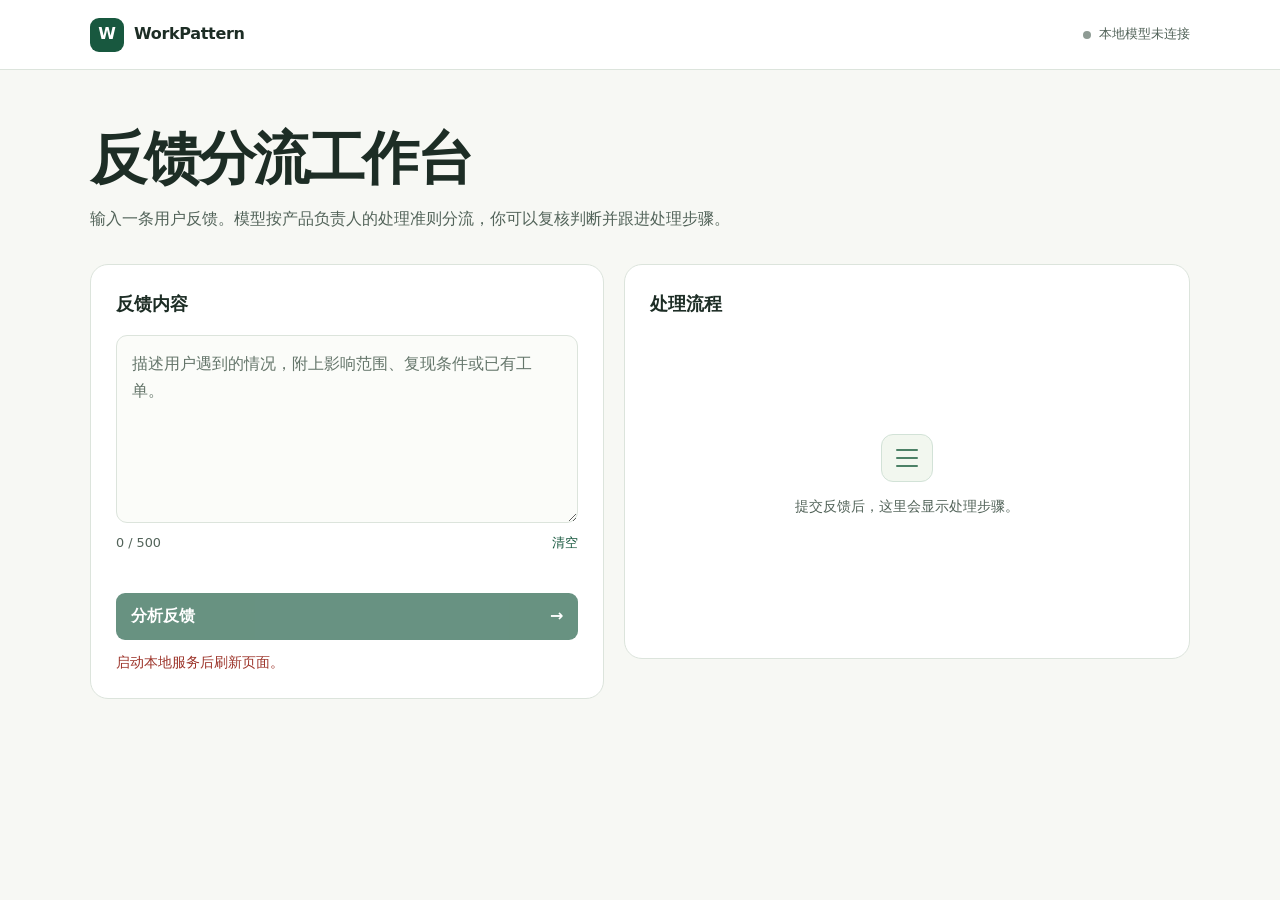
==== index.html @ 895c96ef "Build a local AI feedback triage workbench" ====
<!doctype html>
<html lang="zh-CN">
<head>
  <meta charset="utf-8">
  <meta name="viewport" content="width=device-width, initial-scale=1">
  <meta name="theme-color" content="#f7f8f4">
  <title>WorkPattern · 反馈分流工作台</title>
  <link rel="stylesheet" href="/style.css">
  <script src="/app.js" defer></script>
</head>
<body>
  <header class="bar">
    <div class="bar-content">
      <span class="brand"><span class="mark" aria-hidden="true">W</span> WorkPattern</span>
      <span class="connection" id="connection" role="status">正在连接本地模型</span>
    </div>
  </header>
  <main>
    <section class="intro" aria-labelledby="title">
      <h1 id="title">反馈分流工作台</h1>
      <p>输入一条用户反馈。模型按产品负责人的处理准则分流，你可以复核判断并跟进处理步骤。</p>
    </section>
    <div class="board">
      <section class="panel intake" aria-labelledby="intake-title">
        <h2 id="intake-title">反馈内容</h2>
        <form id="triage-form">
          <label class="sr-only" for="feedback">反馈内容</label>
          <textarea id="feedback" maxlength="500" placeholder="描述用户遇到的情况，附上影响范围、复现条件或已有工单。" required></textarea>
          <div class="input-meta"><span id="count">0 / 500</span><button type="button" class="text-button" id="clear">清空</button></div>
          <div id="samples" class="samples" aria-label="示例反馈"></div>
          <button type="submit" class="primary" id="run" disabled>分析反馈 <span aria-hidden="true">→</span></button>
          <p class="error" id="error" role="alert" hidden></p>
        </form>
      </section>
      <section class="panel result" aria-labelledby="result-title">
        <div class="panel-head">
          <h2 id="result-title">处理流程</h2>
          <span id="latency"></span>
        </div>
        <div id="empty" class="empty">
          <span class="list-icon" aria-hidden="true"><i></i><i></i><i></i></span>
          <p>提交反馈后，这里会显示处理步骤。</p>
        </div>
        <div id="workflow" hidden>
          <div class="decision">
            <h3 id="decision-title"></h3>
            <p id="criterion"></p>
          </div>
          <label class="override">复核分流 <select id="override"></select></label>
          <div id="steps"></div>
          <div class="result-actions"><span id="progress" aria-live="polite"></span><button id="download" class="secondary">导出记录</button></div>
        </div>
      </section>
    </div>
    <details id="evaluation" class="evaluation" hidden>
      <summary>模型评测</summary>
      <div id="metrics"></div>
    </details>
  </main>
</body>
</html>
---- style.css ----
:root {
  color-scheme: light;
  font: 16px/1.55 "Inter", "Microsoft YaHei", "PingFang SC", system-ui, sans-serif;
  background: #f7f8f4;
  color: #1d2d25;
  --muted: #526359;
  --green: #18583f;
  --border: #dce4dc;
}
* { box-sizing: border-box; }
[hidden] { display: none !important; }
body { margin: 0; }
button, textarea, select { font: inherit; }
button { cursor: pointer; }
button:disabled { cursor: wait; opacity: .65; }
button:focus-visible, textarea:focus-visible, select:focus-visible, summary:focus-visible, input:focus-visible {
  outline: 2px solid #428568;
  outline-offset: 3px;
}
.bar { border-bottom: 1px solid var(--border); background: #fff; }
.bar-content, main { width: min(1100px, calc(100% - 64px)); margin-inline: auto; }
.bar-content { display: flex; align-items: center; justify-content: space-between; min-height: 69px; gap: 18px; }
.brand { display: flex; gap: 10px; align-items: center; font-weight: 700; letter-spacing: -.02em; }
.mark { display: grid; place-items: center; width: 34px; height: 34px; border-radius: 9px; color: #fff; background: var(--green); }
.connection { display: flex; align-items: center; gap: 8px; font-size: .81rem; color: var(--muted); }
.connection::before { content: ""; width: 8px; height: 8px; background: #8e9b94; border-radius: 50%; flex: none; }
.connection.ready::before { background: #37855f; }
.intro { padding-block: 54px 32px; }
h1, h2, h3, p { margin: 0; }
h1 { font-size: clamp(2.2rem, 5vw, 3.55rem); line-height: 1.22; letter-spacing: -.045em; }
.intro p { color: var(--muted); margin-top: 14px; max-width: 680px; }
.board { display: grid; grid-template-columns: 1fr 1.1fr; gap: 20px; align-items: start; }
.panel { min-width: 0; border: 1px solid var(--border); border-radius: 18px; background: #fff; padding: 25px; }
h2 { font-size: 1.14rem; }
.intake h2 { margin-bottom: 17px; }
textarea { display: block; width: 100%; min-height: 188px; resize: vertical; padding: 15px; background: #fbfcf9; color: inherit; border: 1px solid var(--border); border-radius: 11px; line-height: 1.65; }
textarea::placeholder { color: #64756a; }
.input-meta, .panel-head, .result-actions { display: flex; align-items: center; justify-content: space-between; gap: 12px; }
.input-meta, #latency, #progress { font-size: .8rem; color: var(--muted); }
.input-meta { margin-top: 7px; }
.text-button { background: transparent; border: 0; color: var(--green); padding: 3px 0; }
.samples { display: flex; flex-wrap: wrap; gap: 7px; margin: 17px 0 20px; }
.samples button, .secondary { padding: 6px 10px; border: 1px solid var(--border); background: #fff; color: #315242; border-radius: 7px; font-size: .8rem; }
.samples button:hover, .secondary:hover { background: #eff5ee; }
.primary { border: 0; border-radius: 9px; background: var(--green); color: white; width: 100%; padding: 11px 15px; text-align: left; display: flex; justify-content: space-between; font-weight: 600; }
.primary:hover { background: #124a34; }
.error { margin-top: 12px; color: #9c3329; font-size: .86rem; }
.empty { min-height: 315px; display: grid; place-content: center; justify-items: center; gap: 14px; color: var(--muted); font-size: .88rem; text-align: center; }
.list-icon { display: grid; gap: 6px; padding: 14px; border: 1px solid #d2e2d7; border-radius: 12px; background: #f2f7ef; }
.list-icon i { display: block; width: 22px; height: 2px; border-radius: 2px; background: #4c8166; }
.decision { margin-block: 17px 14px; padding: 15px; background: #edf5ed; border-radius: 10px; }
.decision h3 { font-size: 1.32rem; }
.decision p { margin-top: 4px; font-size: .85rem; color: #355845; }
.override { display: flex; align-items: center; gap: 9px; font-size: .82rem; color: var(--muted); margin-bottom: 9px; }
select { padding: 4px 7px; border: 1px solid var(--border); border-radius: 6px; color: #234435; background: white; }
.step { display: grid; grid-template-columns: 19px 1fr; gap: 10px; padding: 12px 0; border-bottom: 1px solid #e9eee9; cursor: pointer; }
.step input { margin: 4px 0 0; width: 17px; height: 17px; accent-color: var(--green); }
.step strong { display: block; font-size: .92rem; }
.step small { display: block; margin-top: 2px; color: var(--muted); font-size: .82rem; }
.result-actions { margin-top: 16px; }
.evaluation { margin-block: 18px 36px; color: var(--muted); font-size: .85rem; }
summary { width: fit-content; cursor: pointer; color: var(--green); }
.evaluation p { margin-top: 8px; }
.sr-only { position: absolute; width: 1px; height: 1px; overflow: hidden; clip-path: inset(50%); }
@media (max-width: 750px) {
  .bar-content, main { width: calc(100% - 32px); }
  .intro { padding-block: 34px 25px; }
  .board { grid-template-columns: 1fr; }
  .panel { padding: 19px; }
  .empty { min-height: 170px; }
}
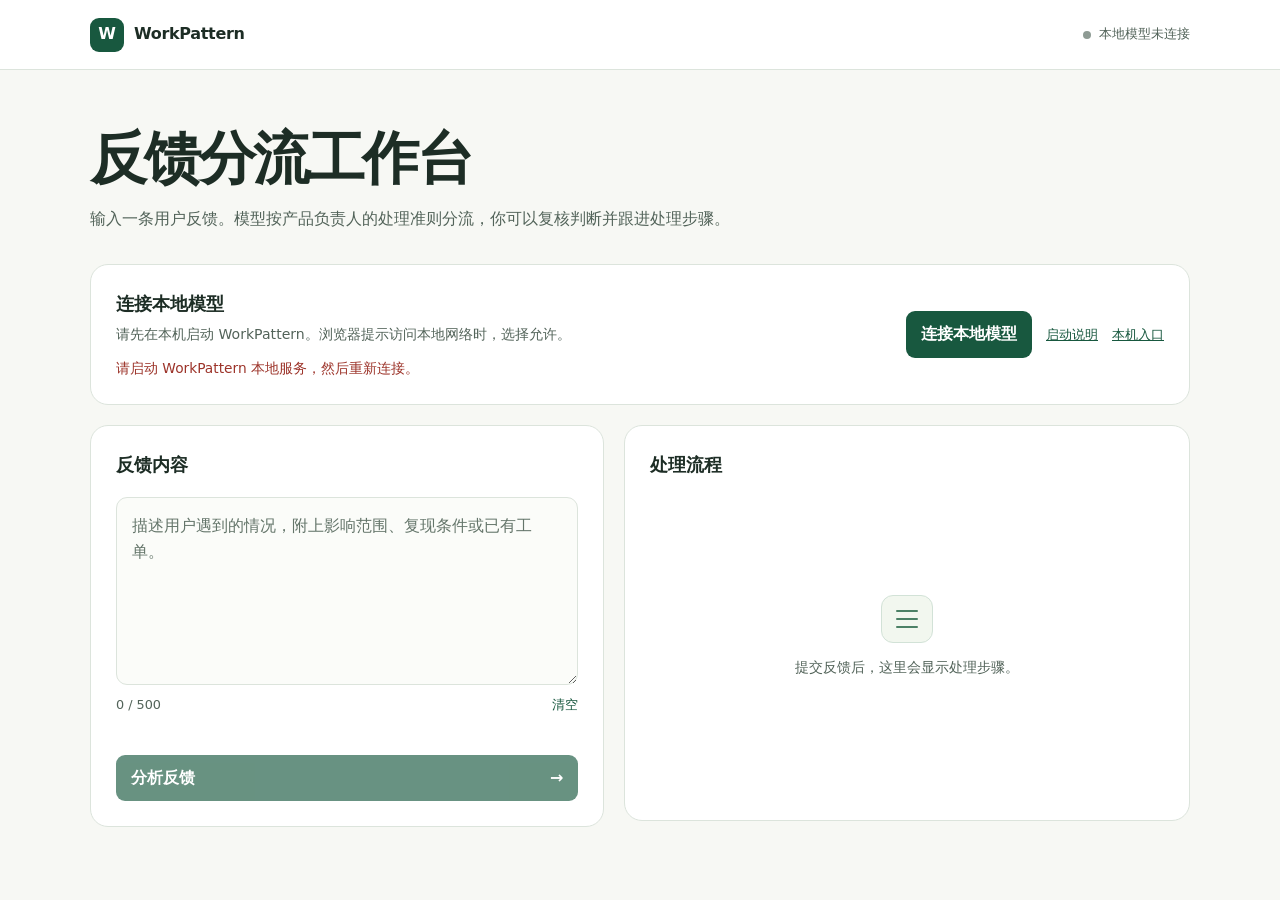
==== commit 16b7a665: "Connect the GitHub Pages workbench to local inference" ====
--- a/index.html
+++ b/index.html
@@ -4,21 +4,34 @@
   <meta charset="utf-8">
   <meta name="viewport" content="width=device-width, initial-scale=1">
   <meta name="theme-color" content="#f7f8f4">
+  <meta http-equiv="Content-Security-Policy" content="default-src 'self'; connect-src 'self' http://127.0.0.1:8765; base-uri 'none'; object-src 'none'; form-action 'none'">
   <title>WorkPattern · 反馈分流工作台</title>
-  <link rel="stylesheet" href="/style.css">
-  <script src="/app.js" defer></script>
+  <link rel="stylesheet" href="./style.css">
+  <script src="./app.js" defer></script>
 </head>
 <body>
   <header class="bar">
     <div class="bar-content">
       <span class="brand"><span class="mark" aria-hidden="true">W</span> WorkPattern</span>
-      <span class="connection" id="connection" role="status">正在连接本地模型</span>
+      <span class="connection" id="connection" role="status">本地模型未连接</span>
     </div>
   </header>
   <main>
     <section class="intro" aria-labelledby="title">
       <h1 id="title">反馈分流工作台</h1>
       <p>输入一条用户反馈。模型按产品负责人的处理准则分流，你可以复核判断并跟进处理步骤。</p>
+    </section>
+    <section id="connect-panel" class="panel connect-panel" aria-labelledby="connect-title" hidden>
+      <div>
+        <h2 id="connect-title">连接本地模型</h2>
+        <p id="connect-help">请先在本机启动 WorkPattern。浏览器提示访问本地网络时，选择允许。</p>
+        <p id="connect-error" class="error" role="alert" hidden></p>
+      </div>
+      <div class="connect-actions">
+        <button id="connect" class="primary" type="button">连接本地模型</button>
+        <a href="https://github.com/Aul-Ravens/workpattern#本机运行">启动说明</a>
+        <a href="http://127.0.0.1:8765/">本机入口</a>
+      </div>
     </section>
     <div class="board">
       <section class="panel intake" aria-labelledby="intake-title">
--- a/style.css
+++ b/style.css
@@ -31,6 +31,11 @@
 .intro p { color: var(--muted); margin-top: 14px; max-width: 680px; }
 .board { display: grid; grid-template-columns: 1fr 1.1fr; gap: 20px; align-items: start; }
 .panel { min-width: 0; border: 1px solid var(--border); border-radius: 18px; background: #fff; padding: 25px; }
+.connect-panel { display: flex; justify-content: space-between; gap: 20px; align-items: center; margin-bottom: 20px; }
+.connect-panel #connect-help { margin-top: 6px; color: var(--muted); font-size: .88rem; }
+.connect-actions { display: flex; flex: none; flex-wrap: wrap; align-items: center; gap: 10px 14px; }
+.connect-actions .primary { width: auto; }
+.connect-actions a { font-size: .82rem; color: var(--green); }
 h2 { font-size: 1.14rem; }
 .intake h2 { margin-bottom: 17px; }
 textarea { display: block; width: 100%; min-height: 188px; resize: vertical; padding: 15px; background: #fbfcf9; color: inherit; border: 1px solid var(--border); border-radius: 11px; line-height: 1.65; }
@@ -67,5 +72,6 @@
   .intro { padding-block: 34px 25px; }
   .board { grid-template-columns: 1fr; }
   .panel { padding: 19px; }
+  .connect-panel { align-items: flex-start; flex-direction: column; }
   .empty { min-height: 170px; }
 }
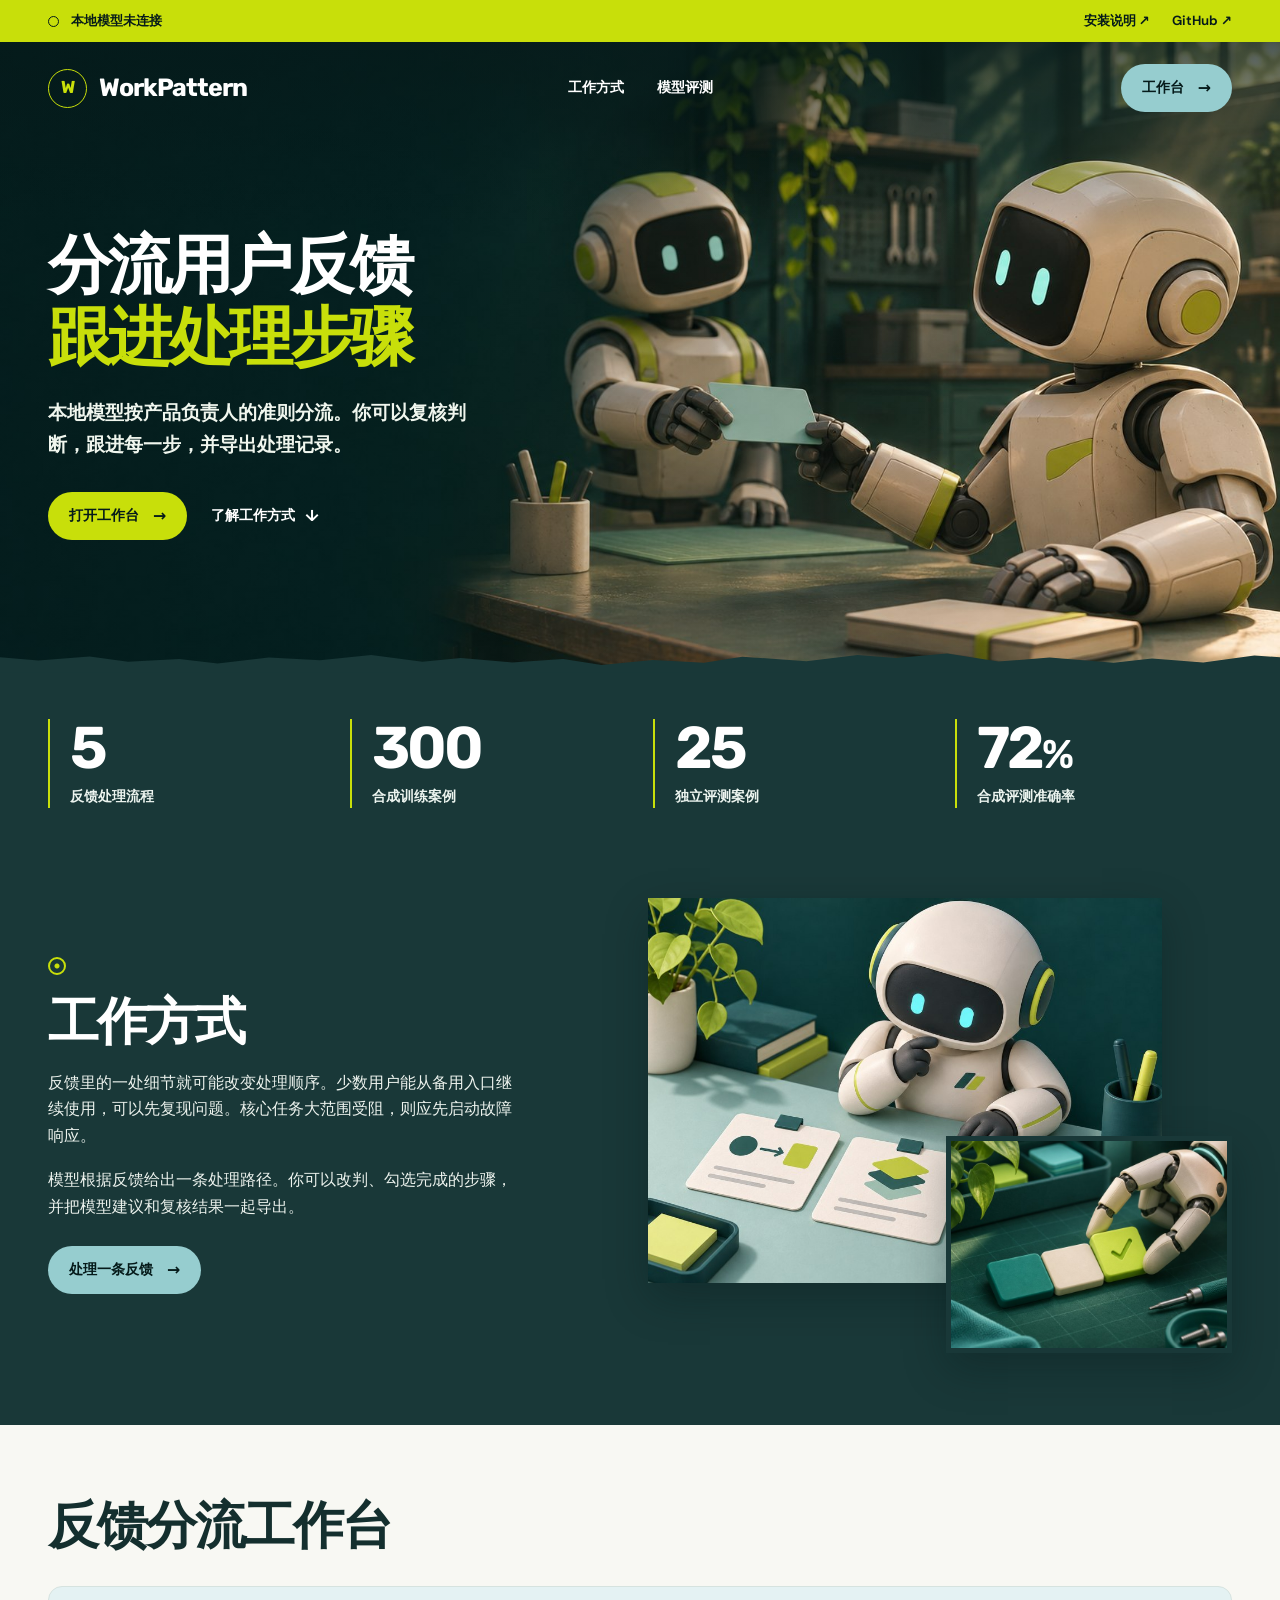
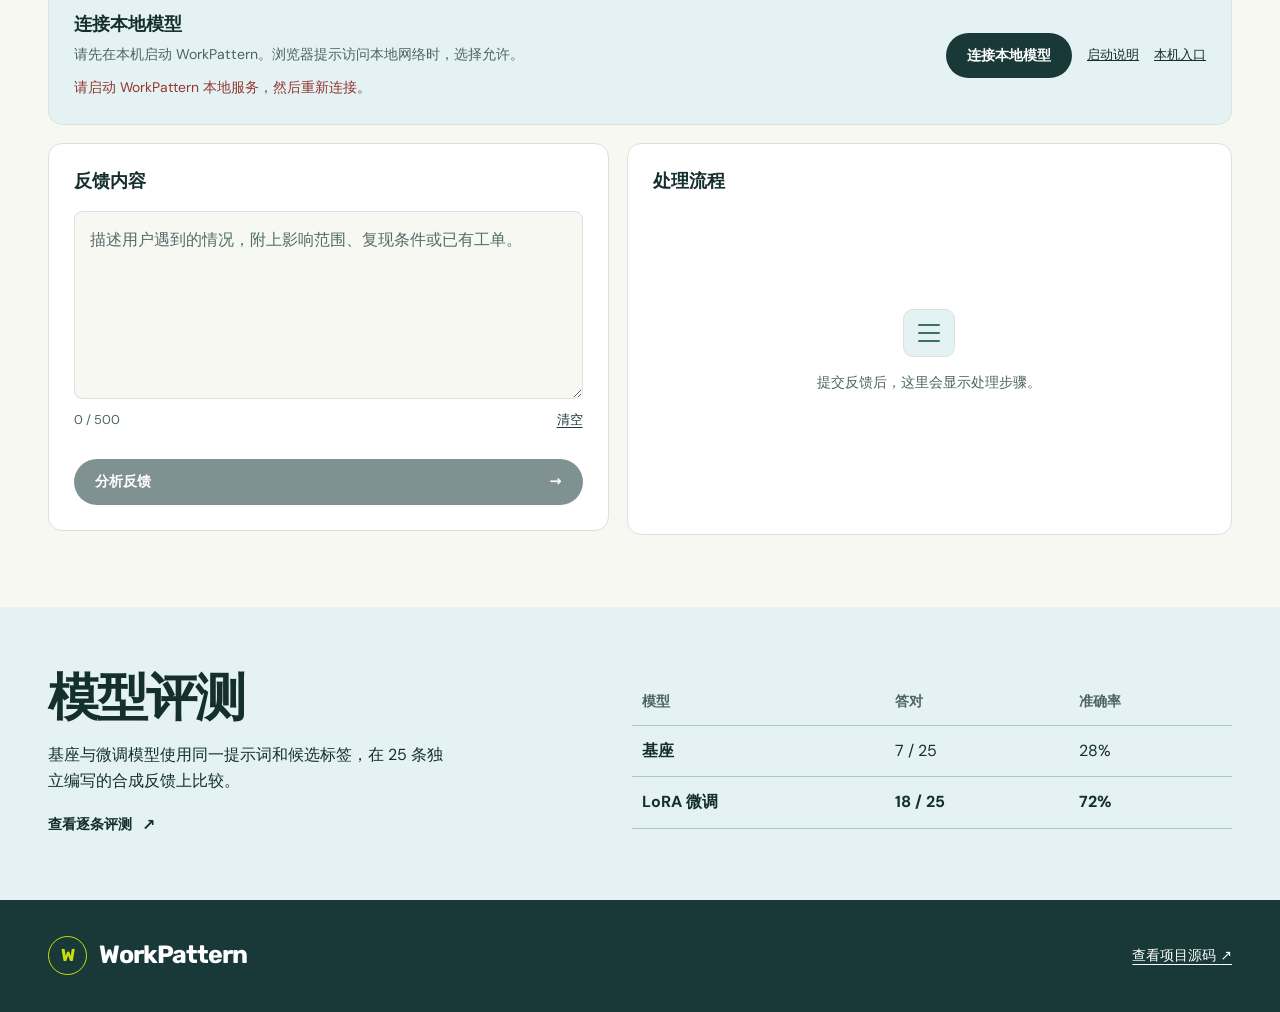
==== commit 3ed1a406: "Redesign WorkPattern with a robot workshop" ====
--- a/index.html
+++ b/index.html
@@ -3,72 +3,141 @@
 <head>
   <meta charset="utf-8">
   <meta name="viewport" content="width=device-width, initial-scale=1">
-  <meta name="theme-color" content="#f7f8f4">
+  <meta name="theme-color" content="#193838">
+  <meta name="description" content="WorkPattern 在本机运行反馈分流模型，帮助你复核判断、跟进处理步骤并导出记录。">
   <meta http-equiv="Content-Security-Policy" content="default-src 'self'; connect-src 'self' http://127.0.0.1:8765; base-uri 'none'; object-src 'none'; form-action 'none'">
   <title>WorkPattern · 反馈分流工作台</title>
   <link rel="stylesheet" href="./style.css">
   <script src="./app.js" defer></script>
 </head>
 <body>
-  <header class="bar">
-    <div class="bar-content">
-      <span class="brand"><span class="mark" aria-hidden="true">W</span> WorkPattern</span>
+  <a class="skip-link" href="#workbench">跳到工作台</a>
+  <div class="utility">
+    <div class="wrap utility-inner">
       <span class="connection" id="connection" role="status">本地模型未连接</span>
+      <div class="utility-links">
+        <a href="https://github.com/Aul-Ravens/workpattern#本机运行">安装说明 <span aria-hidden="true">↗</span></a>
+        <a href="https://github.com/Aul-Ravens/workpattern">GitHub <span aria-hidden="true">↗</span></a>
+      </div>
     </div>
-  </header>
-  <main>
-    <section class="intro" aria-labelledby="title">
-      <h1 id="title">反馈分流工作台</h1>
-      <p>输入一条用户反馈。模型按产品负责人的处理准则分流，你可以复核判断并跟进处理步骤。</p>
-    </section>
-    <section id="connect-panel" class="panel connect-panel" aria-labelledby="connect-title" hidden>
-      <div>
-        <h2 id="connect-title">连接本地模型</h2>
-        <p id="connect-help">请先在本机启动 WorkPattern。浏览器提示访问本地网络时，选择允许。</p>
-        <p id="connect-error" class="error" role="alert" hidden></p>
-      </div>
-      <div class="connect-actions">
-        <button id="connect" class="primary" type="button">连接本地模型</button>
-        <a href="https://github.com/Aul-Ravens/workpattern#本机运行">启动说明</a>
-        <a href="http://127.0.0.1:8765/">本机入口</a>
+  </div>
+  <div class="masthead" id="top">
+    <img class="hero-art" src="./images/robot-workshop.jpg" alt="" width="1672" height="941" fetchpriority="high">
+    <header class="wrap navigation">
+      <a class="brand" href="#top"><span class="mark" aria-hidden="true">W</span> WorkPattern</a>
+      <nav class="nav-links" aria-label="站内导航">
+        <a href="#how">工作方式</a>
+        <a href="#evaluation">模型评测</a>
+      </nav>
+      <a class="button button-aqua nav-action" href="#workbench">工作台 <span aria-hidden="true">→</span></a>
+    </header>
+    <section class="hero wrap" aria-labelledby="title">
+      <div class="hero-copy">
+        <h1 id="title">分流用户反馈 <span>跟进处理步骤</span></h1>
+        <p>本地模型按产品负责人的准则分流。你可以复核判断，跟进每一步，并导出处理记录。</p>
+        <div class="hero-actions">
+          <a class="button button-lime" href="#workbench">打开工作台 <span aria-hidden="true">→</span></a>
+          <a class="arrow-link" href="#how">了解工作方式 <span aria-hidden="true">↓</span></a>
+        </div>
       </div>
     </section>
-    <div class="board">
-      <section class="panel intake" aria-labelledby="intake-title">
-        <h2 id="intake-title">反馈内容</h2>
-        <form id="triage-form">
-          <label class="sr-only" for="feedback">反馈内容</label>
-          <textarea id="feedback" maxlength="500" placeholder="描述用户遇到的情况，附上影响范围、复现条件或已有工单。" required></textarea>
-          <div class="input-meta"><span id="count">0 / 500</span><button type="button" class="text-button" id="clear">清空</button></div>
-          <div id="samples" class="samples" aria-label="示例反馈"></div>
-          <button type="submit" class="primary" id="run" disabled>分析反馈 <span aria-hidden="true">→</span></button>
-          <p class="error" id="error" role="alert" hidden></p>
-        </form>
-      </section>
-      <section class="panel result" aria-labelledby="result-title">
-        <div class="panel-head">
-          <h2 id="result-title">处理流程</h2>
-          <span id="latency"></span>
+  </div>
+  <main>
+    <section class="overview" aria-label="产品概览">
+      <div class="wrap">
+        <dl class="stats">
+          <div><dt>反馈处理流程</dt><dd>5</dd></div>
+          <div><dt>合成训练案例</dt><dd>300</dd></div>
+          <div><dt>独立评测案例</dt><dd>25</dd></div>
+          <div><dt>合成评测准确率</dt><dd>72<span>%</span></dd></div>
+        </dl>
+        <section class="how" id="how" aria-labelledby="how-title">
+          <div class="how-copy">
+            <h2 id="how-title">工作方式</h2>
+            <p>反馈里的一处细节就可能改变处理顺序。少数用户能从备用入口继续使用，可以先复现问题。核心任务大范围受阻，则应先启动故障响应。</p>
+            <p>模型根据反馈给出一条处理路径。你可以改判、勾选完成的步骤，并把模型建议和复核结果一起导出。</p>
+            <a class="button button-aqua" href="#workbench">处理一条反馈 <span aria-hidden="true">→</span></a>
+          </div>
+          <div class="how-images" aria-hidden="true">
+            <img class="review-art" src="./images/robot-review.jpg" width="920" height="690" alt="" loading="lazy">
+            <img class="check-art" src="./images/robot-checklist.jpg" width="760" height="570" alt="" loading="lazy">
+          </div>
+        </section>
+      </div>
+    </section>
+    <section class="workbench wrap" id="workbench" aria-labelledby="workbench-title">
+      <h2 id="workbench-title">反馈分流工作台</h2>
+      <section id="connect-panel" class="panel connect-panel" aria-labelledby="connect-title" hidden>
+        <div>
+          <h3 id="connect-title">连接本地模型</h3>
+          <p id="connect-help">请先在本机启动 WorkPattern。浏览器提示访问本地网络时，选择允许。</p>
+          <p id="connect-error" class="error" role="alert" hidden></p>
         </div>
-        <div id="empty" class="empty">
-          <span class="list-icon" aria-hidden="true"><i></i><i></i><i></i></span>
-          <p>提交反馈后，这里会显示处理步骤。</p>
-        </div>
-        <div id="workflow" hidden>
-          <div class="decision">
-            <h3 id="decision-title"></h3>
-            <p id="criterion"></p>
-          </div>
-          <label class="override">复核分流 <select id="override"></select></label>
-          <div id="steps"></div>
-          <div class="result-actions"><span id="progress" aria-live="polite"></span><button id="download" class="secondary">导出记录</button></div>
+        <div class="connect-actions">
+          <button id="connect" class="primary" type="button">连接本地模型</button>
+          <a href="https://github.com/Aul-Ravens/workpattern#本机运行">启动说明</a>
+          <a href="http://127.0.0.1:8765/">本机入口</a>
         </div>
       </section>
+      <div class="board">
+        <section class="panel intake" aria-labelledby="intake-title">
+          <h3 id="intake-title">反馈内容</h3>
+          <form id="triage-form">
+            <label class="sr-only" for="feedback">反馈内容</label>
+            <textarea id="feedback" maxlength="500" placeholder="描述用户遇到的情况，附上影响范围、复现条件或已有工单。" required></textarea>
+            <div class="input-meta"><span id="count">0 / 500</span><button type="button" class="text-button" id="clear">清空</button></div>
+            <div id="samples" class="samples" aria-label="示例反馈"></div>
+            <button type="submit" class="primary" id="run" disabled>分析反馈 <span aria-hidden="true">→</span></button>
+            <p class="error" id="error" role="alert" hidden></p>
+          </form>
+        </section>
+        <section class="panel result" aria-labelledby="result-title">
+          <div class="panel-head">
+            <h3 id="result-title">处理流程</h3>
+            <span id="latency"></span>
+          </div>
+          <div id="empty" class="empty">
+            <span class="list-icon" aria-hidden="true"><i></i><i></i><i></i></span>
+            <p>提交反馈后，这里会显示处理步骤。</p>
+          </div>
+          <div id="workflow" hidden>
+            <div class="decision">
+              <h4 id="decision-title"></h4>
+              <p id="criterion"></p>
+            </div>
+            <label class="override">复核分流 <select id="override"></select></label>
+            <div id="steps"></div>
+            <div class="result-actions"><span id="progress" aria-live="polite"></span><button id="download" class="secondary">导出记录</button></div>
+          </div>
+        </section>
+      </div>
+      <details id="local-evaluation" class="evaluation" hidden>
+        <summary>当前连接模型的评测</summary>
+        <div id="metrics"></div>
+      </details>
+    </section>
+    <section class="benchmark" id="evaluation" aria-labelledby="evaluation-title">
+      <div class="wrap benchmark-inner">
+        <div>
+          <h2 id="evaluation-title">模型评测</h2>
+          <p>基座与微调模型使用同一提示词和候选标签，在 25 条独立编写的合成反馈上比较。</p>
+          <a class="arrow-link" href="https://github.com/Aul-Ravens/workpattern/blob/main/model/adapter/evaluation.json">查看逐条评测 <span aria-hidden="true">↗</span></a>
+        </div>
+        <table>
+          <thead><tr><th scope="col">模型</th><th scope="col">答对</th><th scope="col">准确率</th></tr></thead>
+          <tbody>
+            <tr><th scope="row">基座</th><td>7 / 25</td><td>28%</td></tr>
+            <tr><th scope="row">LoRA 微调</th><td>18 / 25</td><td>72%</td></tr>
+          </tbody>
+        </table>
+      </div>
+    </section>
+  </main>
+  <footer class="footer">
+    <div class="wrap footer-inner">
+      <a class="brand" href="#top"><span class="mark" aria-hidden="true">W</span> WorkPattern</a>
+      <a href="https://github.com/Aul-Ravens/workpattern">查看项目源码 <span aria-hidden="true">↗</span></a>
     </div>
-    <details id="evaluation" class="evaluation" hidden>
-      <summary>模型评测</summary>
-      <div id="metrics"></div>
-    </details>
-  </main>
+  </footer>
 </body>
 </html>
--- a/style.css
+++ b/style.css
@@ -1,77 +1,224 @@
+@font-face {
+  font-family: "DM Sans";
+  src: url("./fonts/dm-sans.woff2") format("woff2");
+  font-weight: 400 800;
+  font-display: swap;
+}
+@font-face {
+  font-family: Rubik;
+  src: url("./fonts/rubik.woff2") format("woff2");
+  font-weight: 400 800;
+  font-display: swap;
+}
 :root {
   color-scheme: light;
-  font: 16px/1.55 "Inter", "Microsoft YaHei", "PingFang SC", system-ui, sans-serif;
-  background: #f7f8f4;
-  color: #1d2d25;
-  --muted: #526359;
-  --green: #18583f;
-  --border: #dce4dc;
+  --deep: #193838;
+  --ink: #142f2e;
+  --night: #051a1a;
+  --lime: #c8df0a;
+  --aqua: #96cdcf;
+  --wash: #e4f2f3;
+  --paper: #f8f8f3;
+  --muted: #4c6463;
+  --border: #d6e3df;
+  --display: Rubik, "Microsoft YaHei", "PingFang SC", system-ui, sans-serif;
+  font: 16px/1.65 "DM Sans", "Microsoft YaHei", "PingFang SC", system-ui, sans-serif;
+  background: var(--paper);
+  color: var(--ink);
 }
 * { box-sizing: border-box; }
 [hidden] { display: none !important; }
-body { margin: 0; }
+html { scroll-behavior: smooth; }
+body, h1, h2, h3, h4, p, dl, dd { margin: 0; }
+body { min-width: 300px; }
+a { color: inherit; }
 button, textarea, select { font: inherit; }
 button { cursor: pointer; }
-button:disabled { cursor: wait; opacity: .65; }
-button:focus-visible, textarea:focus-visible, select:focus-visible, summary:focus-visible, input:focus-visible {
-  outline: 2px solid #428568;
-  outline-offset: 3px;
-}
-.bar { border-bottom: 1px solid var(--border); background: #fff; }
-.bar-content, main { width: min(1100px, calc(100% - 64px)); margin-inline: auto; }
-.bar-content { display: flex; align-items: center; justify-content: space-between; min-height: 69px; gap: 18px; }
-.brand { display: flex; gap: 10px; align-items: center; font-weight: 700; letter-spacing: -.02em; }
-.mark { display: grid; place-items: center; width: 34px; height: 34px; border-radius: 9px; color: #fff; background: var(--green); }
-.connection { display: flex; align-items: center; gap: 8px; font-size: .81rem; color: var(--muted); }
-.connection::before { content: ""; width: 8px; height: 8px; background: #8e9b94; border-radius: 50%; flex: none; }
-.connection.ready::before { background: #37855f; }
-.intro { padding-block: 54px 32px; }
-h1, h2, h3, p { margin: 0; }
-h1 { font-size: clamp(2.2rem, 5vw, 3.55rem); line-height: 1.22; letter-spacing: -.045em; }
-.intro p { color: var(--muted); margin-top: 14px; max-width: 680px; }
-.board { display: grid; grid-template-columns: 1fr 1.1fr; gap: 20px; align-items: start; }
-.panel { min-width: 0; border: 1px solid var(--border); border-radius: 18px; background: #fff; padding: 25px; }
-.connect-panel { display: flex; justify-content: space-between; gap: 20px; align-items: center; margin-bottom: 20px; }
-.connect-panel #connect-help { margin-top: 6px; color: var(--muted); font-size: .88rem; }
-.connect-actions { display: flex; flex: none; flex-wrap: wrap; align-items: center; gap: 10px 14px; }
+button:disabled { cursor: default; opacity: .55; }
+:focus-visible { outline: 3px solid #4a9e94; outline-offset: 4px; }
+section[id] { scroll-margin-top: 28px; }
+.wrap { width: min(1240px, calc(100% - 96px)); margin-inline: auto; }
+.sr-only, .skip-link:not(:focus) { position: absolute; width: 1px; height: 1px; overflow: hidden; clip-path: inset(50%); }
+.skip-link:focus { position: fixed; top: 10px; left: 12px; z-index: 20; padding: 10px 16px; background: var(--lime); }
+
+.utility { color: var(--night); background: var(--lime); font-size: .83rem; font-weight: 650; }
+.utility-inner, .utility-links, .connection { display: flex; align-items: center; gap: 12px; }
+.utility-inner { min-height: 42px; justify-content: space-between; }
+.utility-links { gap: 22px; }
+.utility-links a, .nav-links a, .brand, .button, .arrow-link { text-decoration: none; }
+.utility-links a:hover, .nav-links a:hover, .arrow-link:hover { text-decoration: underline; text-underline-offset: 4px; }
+.connection::before {
+  content: "";
+  width: 9px;
+  height: 9px;
+  flex: none;
+  border: 1.5px solid currentColor;
+  border-radius: 50%;
+}
+.connection.ready::before { background: var(--deep); box-shadow: 0 0 0 2px #19383830; }
+
+.masthead { position: relative; isolation: isolate; color: white; background: var(--night); }
+.hero-art { position: absolute; inset: 0; z-index: -2; width: 100%; height: 100%; object-fit: cover; object-position: center 49%; }
+.masthead::before {
+  content: "";
+  position: absolute;
+  z-index: -1;
+  inset: 0;
+  background: linear-gradient(180deg, #051a1ab8, transparent 29%), linear-gradient(90deg, #051a1a96, #051a1a20 55%, transparent 78%);
+}
+.masthead::after {
+  content: "";
+  position: absolute;
+  inset: auto 0 -1px;
+  height: 24px;
+  background: var(--deep);
+  clip-path: polygon(0 35%, 3% 49%, 7% 32%, 10% 54%, 14% 43%, 17% 62%, 21% 37%, 25% 48%, 29% 26%, 33% 54%, 36% 39%, 40% 57%, 44% 43%, 47% 68%, 51% 47%, 55% 58%, 58% 33%, 63% 52%, 67% 26%, 70% 39%, 74% 20%, 78% 53%, 82% 37%, 87% 58%, 90% 41%, 94% 57%, 98% 28%, 100% 36%, 100% 100%, 0 100%);
+}
+.navigation { display: grid; grid-template-columns: 1fr auto 1fr; align-items: center; gap: 28px; padding-block: 22px; }
+.brand { display: inline-flex; align-items: center; justify-self: start; gap: 12px; font: 700 1.56rem/1 var(--display); letter-spacing: -.045em; white-space: nowrap; }
+.mark { display: grid; place-items: center; width: 39px; aspect-ratio: 1; border: 1.5px solid var(--lime); border-radius: 50%; color: var(--lime); font-size: 1.08rem; letter-spacing: 0; }
+.nav-links { display: flex; align-items: center; gap: 33px; font-weight: 650; font-size: .9rem; }
+.nav-action { justify-self: end; }
+.hero { min-height: clamp(440px, 42vw, 600px); display: flex; align-items: center; padding-block: 52px 88px; }
+.hero-copy { max-width: 540px; }
+.hero h1 { font: 750 clamp(3.15rem, 5vw, 5rem)/1.12 var(--display); letter-spacing: -.055em; text-wrap: balance; }
+.hero h1 span { display: block; color: var(--lime); }
+.hero p { max-width: 420px; margin-top: 24px; color: #f0f6ee; font-size: clamp(1rem, 1.5vw, 1.18rem); font-weight: 600; text-wrap: pretty; }
+.hero-actions { display: flex; align-items: center; flex-wrap: wrap; gap: 18px 24px; margin-top: 32px; }
+.button, .primary, .secondary {
+  display: inline-flex;
+  align-items: center;
+  justify-content: center;
+  gap: 14px;
+  min-height: 44px;
+  border: 1px solid transparent;
+  border-radius: 100px;
+  padding: 10px 20px;
+  font-weight: 750;
+  font-size: .9rem;
+  text-align: center;
+}
+.button-lime { background: var(--lime); color: var(--night); }
+.button-lime:hover { background: #dcf133; }
+.button-aqua { background: var(--aqua); color: var(--night); }
+.button-aqua:hover { background: #b6e2e1; }
+.arrow-link { display: inline-flex; align-items: center; gap: 10px; font-size: .9rem; font-weight: 700; }
+.arrow-link span, .button span { font-size: 1.1em; }
+
+.overview { background: var(--deep); color: white; }
+.stats { display: grid; grid-template-columns: repeat(4, 1fr); padding-block: 47px 32px; gap: 25px; }
+.stats div { display: grid; align-content: start; gap: 8px; border-left: 2px solid var(--lime); padding-left: 20px; }
+.stats dd { grid-row: 1; font: 650 clamp(2.45rem, 4.6vw, 4.4rem)/1 var(--display); letter-spacing: -.05em; }
+.stats dd span { font-size: .68em; }
+.stats dt { color: #ecf4ef; font-size: .85rem; font-weight: 650; }
+.how { display: grid; grid-template-columns: minmax(0, 1fr) minmax(0, 1.1fr); align-items: center; gap: 70px; padding-block: 58px 72px; }
+.how-copy h2, .workbench > h2, .benchmark h2 {
+  font: 750 clamp(2.1rem, 4vw, 3.45rem)/1.15 var(--display);
+  letter-spacing: -.04em;
+}
+.how-copy h2::before {
+  content: "";
+  display: block;
+  width: 14px;
+  height: 14px;
+  margin-bottom: 18px;
+  border: 2px solid var(--lime);
+  border-radius: 50%;
+  background: radial-gradient(circle, var(--lime) 2px, transparent 3px);
+}
+.how-copy p { margin-top: 18px; max-width: 470px; color: #edf3ee; }
+.how-copy .button { margin-top: 26px; }
+.how-images { position: relative; padding: 0 12% 12% 0; }
+.how-images img { display: block; height: auto; object-fit: cover; box-shadow: 0 16px 40px #06191955; }
+.review-art { width: 100%; }
+.check-art { position: absolute; bottom: 0; right: 0; width: 49%; border: 5px solid var(--deep); }
+
+.workbench { padding-block: 72px; }
+.workbench > h2 { margin-bottom: 30px; }
+.board { display: grid; grid-template-columns: minmax(0, 1fr) minmax(0, 1.08fr); gap: 18px; align-items: start; }
+.panel { min-width: 0; padding: 25px; background: white; border: 1px solid var(--border); border-radius: 14px; }
+.panel h3 { font-size: 1.15rem; line-height: 1.35; }
+.connect-panel { display: flex; align-items: center; justify-content: space-between; gap: 20px; margin-bottom: 18px; background: var(--wash); }
+#connect-help { margin-top: 6px; color: var(--muted); font-size: .88rem; }
+.connect-actions { display: flex; align-items: center; flex: none; flex-wrap: wrap; gap: 10px 15px; }
+.connect-actions a { font-size: .84rem; }
 .connect-actions .primary { width: auto; }
-.connect-actions a { font-size: .82rem; color: var(--green); }
-h2 { font-size: 1.14rem; }
-.intake h2 { margin-bottom: 17px; }
-textarea { display: block; width: 100%; min-height: 188px; resize: vertical; padding: 15px; background: #fbfcf9; color: inherit; border: 1px solid var(--border); border-radius: 11px; line-height: 1.65; }
-textarea::placeholder { color: #64756a; }
+.intake h3 { margin-bottom: 17px; }
+textarea { display: block; width: 100%; min-height: 188px; resize: vertical; padding: 15px; background: var(--paper); color: inherit; border: 1px solid var(--border); border-radius: 8px; }
+textarea::placeholder { color: #536b67; }
 .input-meta, .panel-head, .result-actions { display: flex; align-items: center; justify-content: space-between; gap: 12px; }
 .input-meta, #latency, #progress { font-size: .8rem; color: var(--muted); }
 .input-meta { margin-top: 7px; }
-.text-button { background: transparent; border: 0; color: var(--green); padding: 3px 0; }
-.samples { display: flex; flex-wrap: wrap; gap: 7px; margin: 17px 0 20px; }
-.samples button, .secondary { padding: 6px 10px; border: 1px solid var(--border); background: #fff; color: #315242; border-radius: 7px; font-size: .8rem; }
-.samples button:hover, .secondary:hover { background: #eff5ee; }
-.primary { border: 0; border-radius: 9px; background: var(--green); color: white; width: 100%; padding: 11px 15px; text-align: left; display: flex; justify-content: space-between; font-weight: 600; }
-.primary:hover { background: #124a34; }
-.error { margin-top: 12px; color: #9c3329; font-size: .86rem; }
+.text-button { background: transparent; border: 0; color: var(--deep); padding: 3px 0; text-decoration: underline; text-underline-offset: 3px; }
+.samples { display: flex; flex-wrap: wrap; gap: 8px; margin: 14px 0 18px; }
+.samples:empty { margin-bottom: 12px; }
+.samples button, .secondary { background: white; color: var(--ink); border: 1px solid #a5c3bd; border-radius: 40px; padding: 6px 11px; min-height: 34px; font-size: .81rem; }
+.samples button:hover, .secondary:hover { background: var(--wash); }
+.primary { justify-content: space-between; width: 100%; color: white; background: var(--deep); }
+.primary:not(:disabled):hover { background: #2e5755; }
+.error { margin-top: 10px; color: #93372f; font-size: .87rem; }
 .empty { min-height: 315px; display: grid; place-content: center; justify-items: center; gap: 14px; color: var(--muted); font-size: .88rem; text-align: center; }
-.list-icon { display: grid; gap: 6px; padding: 14px; border: 1px solid #d2e2d7; border-radius: 12px; background: #f2f7ef; }
-.list-icon i { display: block; width: 22px; height: 2px; border-radius: 2px; background: #4c8166; }
-.decision { margin-block: 17px 14px; padding: 15px; background: #edf5ed; border-radius: 10px; }
-.decision h3 { font-size: 1.32rem; }
-.decision p { margin-top: 4px; font-size: .85rem; color: #355845; }
+.list-icon { display: grid; gap: 6px; padding: 14px; border: 1px solid var(--border); border-radius: 10px; background: var(--wash); }
+.list-icon i { display: block; width: 22px; height: 2px; border-radius: 2px; background: #39706a; }
+.decision { margin-block: 17px 14px; padding: 15px; background: var(--wash); border-radius: 8px; }
+.decision h4 { font-size: 1.3rem; }
+.decision p { margin-top: 4px; color: var(--muted); font-size: .85rem; }
 .override { display: flex; align-items: center; gap: 9px; font-size: .82rem; color: var(--muted); margin-bottom: 9px; }
-select { padding: 4px 7px; border: 1px solid var(--border); border-radius: 6px; color: #234435; background: white; }
-.step { display: grid; grid-template-columns: 19px 1fr; gap: 10px; padding: 12px 0; border-bottom: 1px solid #e9eee9; cursor: pointer; }
-.step input { margin: 4px 0 0; width: 17px; height: 17px; accent-color: var(--green); }
+select { padding: 5px 7px; border: 1px solid #a5c3bd; border-radius: 6px; color: var(--ink); background: white; }
+.step { display: grid; grid-template-columns: 19px 1fr; gap: 10px; padding: 12px 0; border-bottom: 1px solid var(--border); cursor: pointer; }
+.step input { margin: 4px 0 0; width: 17px; height: 17px; accent-color: var(--deep); }
 .step strong { display: block; font-size: .92rem; }
 .step small { display: block; margin-top: 2px; color: var(--muted); font-size: .82rem; }
 .result-actions { margin-top: 16px; }
-.evaluation { margin-block: 18px 36px; color: var(--muted); font-size: .85rem; }
-summary { width: fit-content; cursor: pointer; color: var(--green); }
+.evaluation { margin-top: 18px; color: var(--muted); font-size: .85rem; }
+summary { width: fit-content; cursor: pointer; color: var(--deep); }
 .evaluation p { margin-top: 8px; }
-.sr-only { position: absolute; width: 1px; height: 1px; overflow: hidden; clip-path: inset(50%); }
-@media (max-width: 750px) {
-  .bar-content, main { width: calc(100% - 32px); }
-  .intro { padding-block: 34px 25px; }
-  .board { grid-template-columns: 1fr; }
-  .panel { padding: 19px; }
+
+.benchmark { background: var(--wash); }
+.benchmark-inner { display: grid; grid-template-columns: minmax(0, 1fr) minmax(0, 1.12fr); gap: 48px; align-items: center; padding-block: 62px; }
+.benchmark p { margin-top: 14px; max-width: 400px; }
+.benchmark .arrow-link { margin-top: 17px; }
+.benchmark table { width: 100%; border-collapse: collapse; text-align: left; font-variant-numeric: tabular-nums; }
+.benchmark th, .benchmark td { padding: 12px 10px; border-bottom: 1px solid #abc6c5; }
+.benchmark thead { color: var(--muted); font-size: .86rem; }
+.benchmark tbody tr:last-child { font-weight: 750; }
+.footer { background: var(--deep); color: white; }
+.footer-inner { min-height: 112px; display: flex; align-items: center; justify-content: space-between; gap: 16px; }
+.footer-inner > a:last-child { font-size: .87rem; text-underline-offset: 4px; }
+
+@media (max-width: 960px) {
+  .wrap { width: calc(100% - 60px); }
+  .hero-copy { max-width: 420px; }
+  .how { gap: 35px; }
   .connect-panel { align-items: flex-start; flex-direction: column; }
-  .empty { min-height: 170px; }
-}
+}
+@media (max-width: 700px) {
+  .wrap { width: calc(100% - 36px); }
+  .utility-links { gap: 13px; }
+  .connection { gap: 6px; }
+  .navigation { grid-template-columns: 1fr auto; padding-block: 15px; }
+  .nav-links { display: none; }
+  .brand { font-size: 1.3rem; gap: 8px; }
+  .mark { width: 31px; }
+  .nav-action { padding: 7px 13px; min-height: 38px; }
+  .hero-art { height: 73%; object-position: 84% 38%; }
+  .masthead::before { background: linear-gradient(180deg, #051a1ae0 0%, transparent 24%, #051a1a30 36%, var(--night) 70%); }
+  .hero { align-items: end; min-height: clamp(500px, 110vw, 590px); padding-block: 205px 48px; }
+  .hero h1 { font-size: clamp(2.45rem, 9.5vw, 3.6rem); }
+  .hero p { margin-top: 15px; font-size: .96rem; }
+  .hero-actions { margin-top: 20px; gap: 15px; }
+  .stats { grid-template-columns: repeat(2, minmax(0, 1fr)); gap: 26px 15px; padding-block: 32px 20px; }
+  .stats div { padding-left: 12px; }
+  .how, .board, .benchmark-inner { grid-template-columns: 1fr; }
+  .how { padding-block: 36px 46px; gap: 28px; }
+  .how-images { padding-right: 9%; }
+  .workbench { padding-block: 46px; }
+  .workbench > h2 { margin-bottom: 22px; }
+  .panel { padding: 18px; }
+  .empty { min-height: 180px; }
+  .benchmark-inner { padding-block: 45px; gap: 22px; }
+  .footer-inner { min-height: 92px; }
+}
+@media (prefers-reduced-motion: reduce) {
+  html { scroll-behavior: auto; }
+}
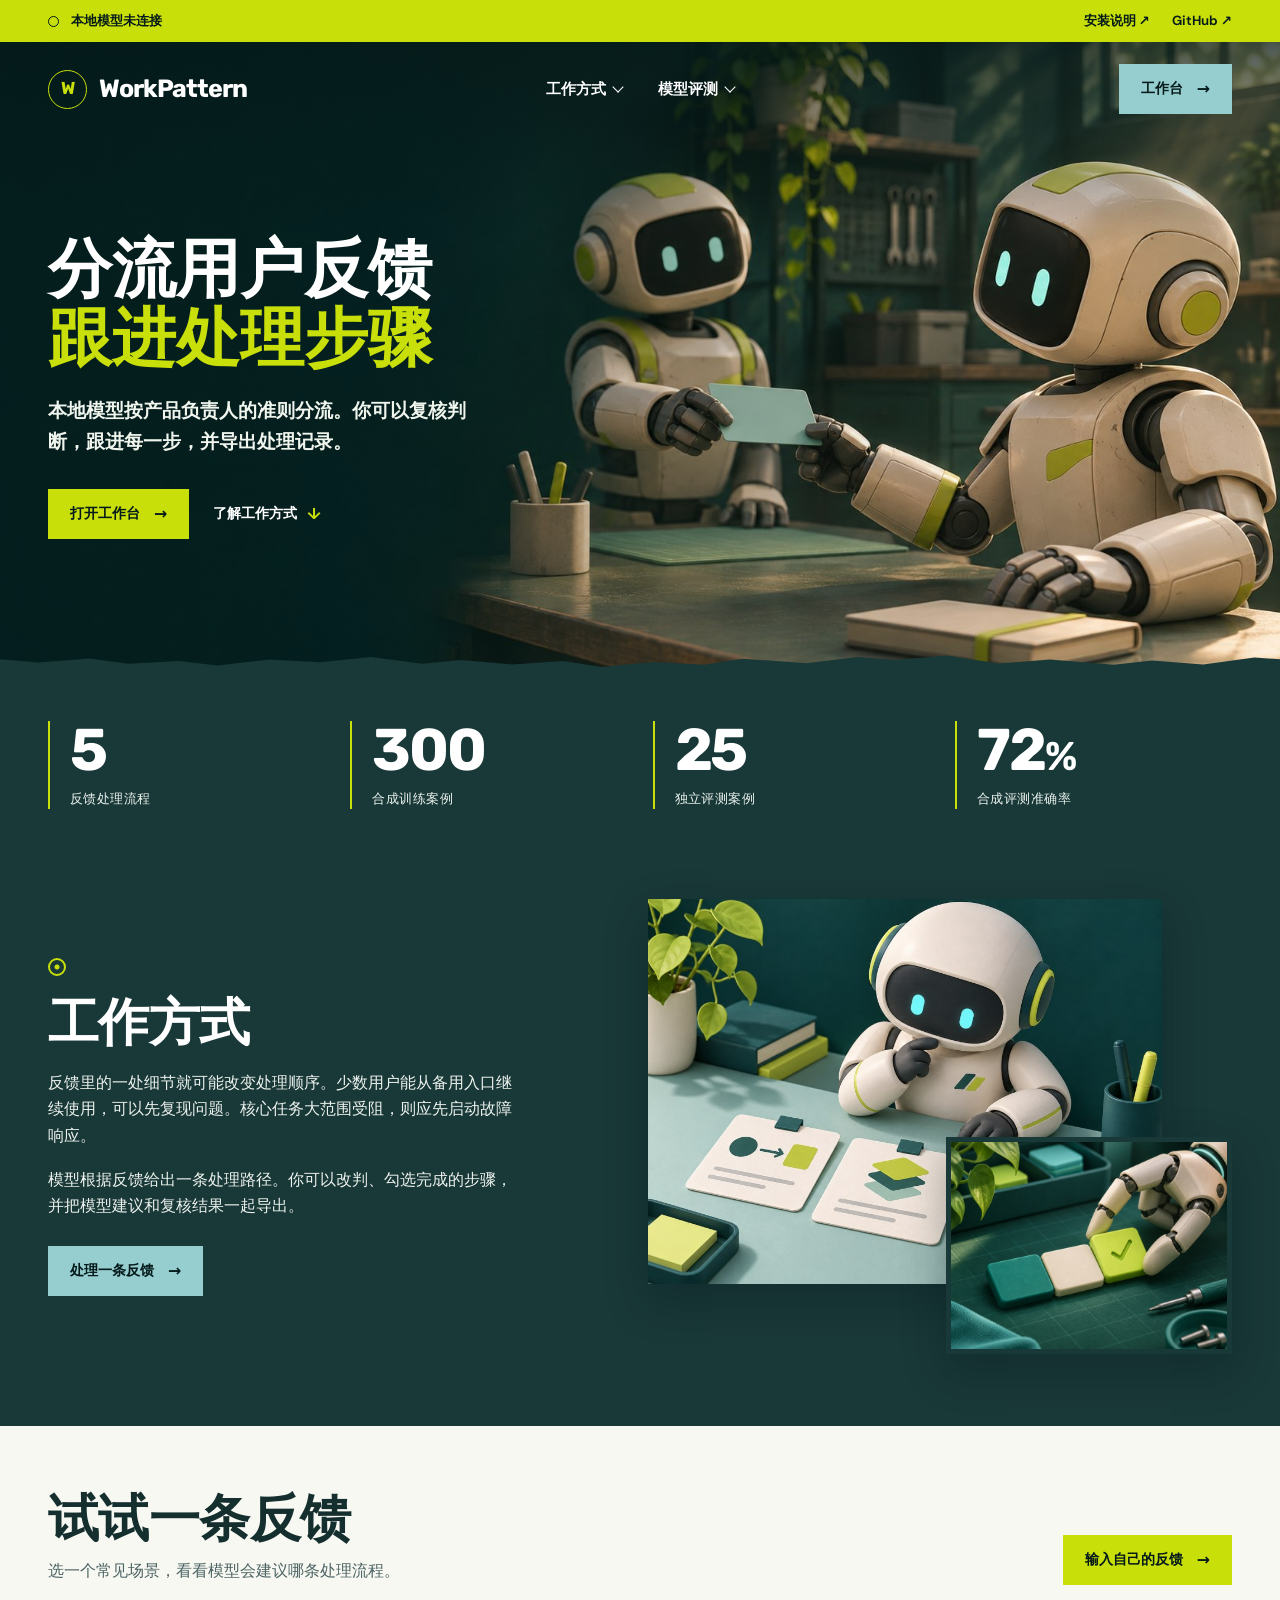
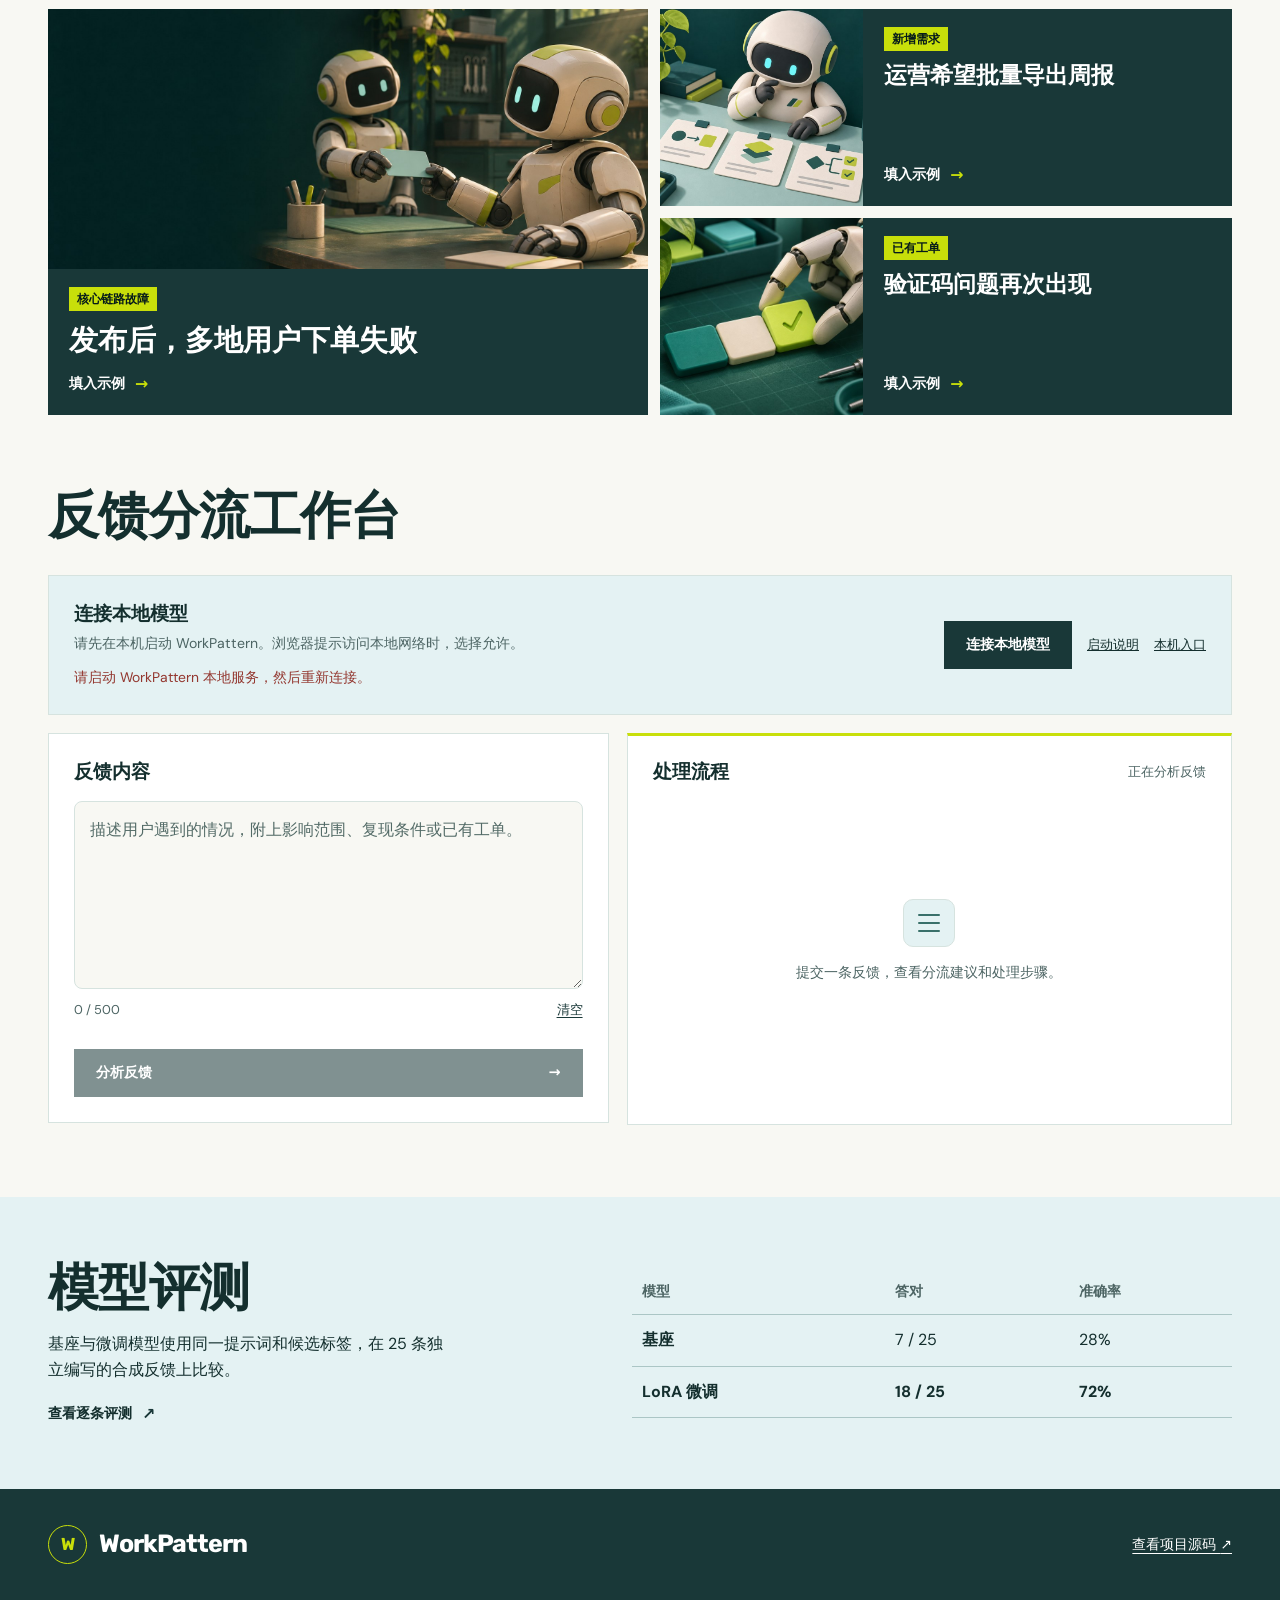
==== commit 2fc29782: "Refine navigation, typography and feedback examples" ====
--- a/index.html
+++ b/index.html
@@ -25,9 +25,25 @@
     <img class="hero-art" src="./images/robot-workshop.jpg" alt="" width="1672" height="941" fetchpriority="high">
     <header class="wrap navigation">
       <a class="brand" href="#top"><span class="mark" aria-hidden="true">W</span> WorkPattern</a>
-      <nav class="nav-links" aria-label="站内导航">
-        <a href="#how">工作方式</a>
-        <a href="#evaluation">模型评测</a>
+      <button class="menu-toggle" id="menu-toggle" type="button" aria-controls="site-menu" aria-expanded="false">
+        <span aria-hidden="true"></span><span class="sr-only">站内菜单</span>
+      </button>
+      <nav class="nav-links" id="site-menu" aria-label="站内导航">
+        <details class="nav-group" name="site-navigation">
+          <summary>工作方式</summary>
+          <div class="nav-options">
+            <a href="#how">分流流程</a>
+            <a href="#examples">反馈示例</a>
+          </div>
+        </details>
+        <details class="nav-group" name="site-navigation">
+          <summary>模型评测</summary>
+          <div class="nav-options">
+            <a href="#evaluation">评测结果</a>
+            <a href="https://github.com/Aul-Ravens/workpattern/blob/main/model/adapter/evaluation.json">逐条评测记录</a>
+          </div>
+        </details>
+        <a class="mobile-workbench" href="#workbench">打开工作台 <span aria-hidden="true">→</span></a>
       </nav>
       <a class="button button-aqua nav-action" href="#workbench">工作台 <span aria-hidden="true">→</span></a>
     </header>
@@ -65,6 +81,41 @@
         </section>
       </div>
     </section>
+    <section class="examples wrap" id="examples" aria-labelledby="examples-title">
+      <div class="section-heading">
+        <div>
+          <h2 id="examples-title">试试一条反馈</h2>
+          <p>选一个常见场景，看看模型会建议哪条处理流程。</p>
+        </div>
+        <a class="button button-lime" href="#workbench">输入自己的反馈 <span aria-hidden="true">→</span></a>
+      </div>
+      <div class="case-grid">
+        <a class="case-card case-featured" href="#workbench" data-sample="核心链路故障">
+          <img src="./images/robot-workshop.jpg" width="1672" height="941" alt="" loading="lazy">
+          <div class="case-copy">
+            <span class="case-tag">核心链路故障</span>
+            <h3>发布后，多地用户下单失败</h3>
+            <span class="arrow-link">填入示例 <span aria-hidden="true">→</span></span>
+          </div>
+        </a>
+        <a class="case-card" href="#workbench" data-sample="新增需求">
+          <img src="./images/robot-review.jpg" width="920" height="690" alt="" loading="lazy">
+          <div class="case-copy">
+            <span class="case-tag">新增需求</span>
+            <h3>运营希望批量导出周报</h3>
+            <span class="arrow-link">填入示例 <span aria-hidden="true">→</span></span>
+          </div>
+        </a>
+        <a class="case-card" href="#workbench" data-sample="已有工单">
+          <img src="./images/robot-checklist.jpg" width="760" height="570" alt="" loading="lazy">
+          <div class="case-copy">
+            <span class="case-tag">已有工单</span>
+            <h3>验证码问题再次出现</h3>
+            <span class="arrow-link">填入示例 <span aria-hidden="true">→</span></span>
+          </div>
+        </a>
+      </div>
+    </section>
     <section class="workbench wrap" id="workbench" aria-labelledby="workbench-title">
       <h2 id="workbench-title">反馈分流工作台</h2>
       <section id="connect-panel" class="panel connect-panel" aria-labelledby="connect-title" hidden>
@@ -94,16 +145,17 @@
         <section class="panel result" aria-labelledby="result-title">
           <div class="panel-head">
             <h3 id="result-title">处理流程</h3>
-            <span id="latency"></span>
+            <span id="latency" role="status"></span>
           </div>
           <div id="empty" class="empty">
             <span class="list-icon" aria-hidden="true"><i></i><i></i><i></i></span>
-            <p>提交反馈后，这里会显示处理步骤。</p>
+            <p>提交一条反馈，查看分流建议和处理步骤。</p>
           </div>
           <div id="workflow" hidden>
             <div class="decision">
               <h4 id="decision-title"></h4>
               <p id="criterion"></p>
+              <p class="original-decision" id="original-decision" hidden></p>
             </div>
             <label class="override">复核分流 <select id="override"></select></label>
             <div id="steps"></div>
--- a/style.css
+++ b/style.css
@@ -21,8 +21,10 @@
   --paper: #f8f8f3;
   --muted: #4c6463;
   --border: #d6e3df;
-  --display: Rubik, "Microsoft YaHei", "PingFang SC", system-ui, sans-serif;
-  font: 16px/1.65 "DM Sans", "Microsoft YaHei", "PingFang SC", system-ui, sans-serif;
+  --cjk: "PingFang SC", "Microsoft YaHei", "Noto Sans CJK SC", system-ui, sans-serif;
+  --display: Rubik, var(--cjk);
+  --body: "DM Sans", var(--cjk);
+  font: 400 16px/1.65 var(--body);
   background: var(--paper);
   color: var(--ink);
 }
@@ -74,16 +76,33 @@
   background: var(--deep);
   clip-path: polygon(0 35%, 3% 49%, 7% 32%, 10% 54%, 14% 43%, 17% 62%, 21% 37%, 25% 48%, 29% 26%, 33% 54%, 36% 39%, 40% 57%, 44% 43%, 47% 68%, 51% 47%, 55% 58%, 58% 33%, 63% 52%, 67% 26%, 70% 39%, 74% 20%, 78% 53%, 82% 37%, 87% 58%, 90% 41%, 94% 57%, 98% 28%, 100% 36%, 100% 100%, 0 100%);
 }
-.navigation { display: grid; grid-template-columns: 1fr auto 1fr; align-items: center; gap: 28px; padding-block: 22px; }
+.navigation { position: relative; z-index: 2; display: grid; grid-template-columns: 1fr auto 1fr; align-items: center; gap: 28px; padding-block: 22px; }
 .brand { display: inline-flex; align-items: center; justify-self: start; gap: 12px; font: 700 1.56rem/1 var(--display); letter-spacing: -.045em; white-space: nowrap; }
 .mark { display: grid; place-items: center; width: 39px; aspect-ratio: 1; border: 1.5px solid var(--lime); border-radius: 50%; color: var(--lime); font-size: 1.08rem; letter-spacing: 0; }
-.nav-links { display: flex; align-items: center; gap: 33px; font-weight: 650; font-size: .9rem; }
+.nav-links { display: flex; align-items: center; gap: 28px; font: 600 .92rem/1.4 var(--display); }
+.menu-toggle, .mobile-workbench { display: none; }
+.nav-group { position: relative; }
+.nav-group summary { display: flex; align-items: center; gap: 8px; padding: 11px 4px; color: white; list-style: none; }
+.nav-group summary::-webkit-details-marker { display: none; }
+.nav-group summary::after {
+  content: "";
+  width: 7px;
+  height: 7px;
+  border: solid currentColor;
+  border-width: 0 1.5px 1.5px 0;
+  transform: translateY(-2px) rotate(45deg);
+}
+.nav-group[open] summary, .nav-group summary:hover { color: var(--lime); }
+.nav-group[open] summary::after { transform: translateY(2px) rotate(225deg); }
+.nav-options { position: absolute; top: 100%; left: -10px; min-width: 165px; padding: 6px 0; color: var(--ink); background: white; border-top: 3px solid var(--lime); box-shadow: 0 10px 32px #051a1a50; }
+.nav-options a { display: block; padding: 10px 15px; white-space: nowrap; }
+.nav-options a:hover { background: var(--wash); text-decoration: none; }
 .nav-action { justify-self: end; }
 .hero { min-height: clamp(440px, 42vw, 600px); display: flex; align-items: center; padding-block: 52px 88px; }
 .hero-copy { max-width: 540px; }
-.hero h1 { font: 750 clamp(3.15rem, 5vw, 5rem)/1.12 var(--display); letter-spacing: -.055em; text-wrap: balance; }
+.hero h1 { font: 700 clamp(3.15rem, 5vw, 5rem)/1.08 var(--display); letter-spacing: 0; text-wrap: balance; }
 .hero h1 span { display: block; color: var(--lime); }
-.hero p { max-width: 420px; margin-top: 24px; color: #f0f6ee; font-size: clamp(1rem, 1.5vw, 1.18rem); font-weight: 600; text-wrap: pretty; }
+.hero p { max-width: 450px; margin-top: 22px; color: #f0f6ee; font-size: clamp(1rem, 1.5vw, 1.18rem); font-weight: 600; text-wrap: pretty; }
 .hero-actions { display: flex; align-items: center; flex-wrap: wrap; gap: 18px 24px; margin-top: 32px; }
 .button, .primary, .secondary {
   display: inline-flex;
@@ -91,30 +110,33 @@
   justify-content: center;
   gap: 14px;
   min-height: 44px;
-  border: 1px solid transparent;
-  border-radius: 100px;
+  border: 2px solid transparent;
   padding: 10px 20px;
-  font-weight: 750;
+  font-weight: 700;
   font-size: .9rem;
   text-align: center;
+  transition: background-color .15s ease, transform .15s ease;
 }
 .button-lime { background: var(--lime); color: var(--night); }
 .button-lime:hover { background: #dcf133; }
 .button-aqua { background: var(--aqua); color: var(--night); }
 .button-aqua:hover { background: #b6e2e1; }
+.button:hover { transform: scale(1.035); }
 .arrow-link { display: inline-flex; align-items: center; gap: 10px; font-size: .9rem; font-weight: 700; }
 .arrow-link span, .button span { font-size: 1.1em; }
+.arrow-link > span { color: var(--lime); transition: transform .15s ease; }
+.arrow-link:hover > span, .case-card:hover .arrow-link > span { transform: translateX(4px); }
 
 .overview { background: var(--deep); color: white; }
 .stats { display: grid; grid-template-columns: repeat(4, 1fr); padding-block: 47px 32px; gap: 25px; }
 .stats div { display: grid; align-content: start; gap: 8px; border-left: 2px solid var(--lime); padding-left: 20px; }
-.stats dd { grid-row: 1; font: 650 clamp(2.45rem, 4.6vw, 4.4rem)/1 var(--display); letter-spacing: -.05em; }
+.stats dd { grid-row: 1; font: 700 clamp(2.45rem, 4.6vw, 4.4rem)/1 var(--display); letter-spacing: -.035em; }
 .stats dd span { font-size: .68em; }
-.stats dt { color: #ecf4ef; font-size: .85rem; font-weight: 650; }
+.stats dt { color: #ecf4ef; font-size: .82rem; font-weight: 500; letter-spacing: .035em; }
 .how { display: grid; grid-template-columns: minmax(0, 1fr) minmax(0, 1.1fr); align-items: center; gap: 70px; padding-block: 58px 72px; }
-.how-copy h2, .workbench > h2, .benchmark h2 {
-  font: 750 clamp(2.1rem, 4vw, 3.45rem)/1.15 var(--display);
-  letter-spacing: -.04em;
+.how-copy h2, .section-heading h2, .workbench > h2, .benchmark h2 {
+  font: 700 clamp(2.1rem, 4vw, 3.45rem)/1.13 var(--display);
+  letter-spacing: -.012em;
 }
 .how-copy h2::before {
   content: "";
@@ -133,11 +155,29 @@
 .review-art { width: 100%; }
 .check-art { position: absolute; bottom: 0; right: 0; width: 49%; border: 5px solid var(--deep); }
 
+.examples { padding-block: 64px 0; }
+.section-heading { display: flex; justify-content: space-between; align-items: end; gap: 24px; margin-bottom: 24px; }
+.section-heading p { margin-top: 10px; color: var(--muted); }
+.section-heading > .button { flex: none; }
+.case-grid { display: grid; grid-template-columns: minmax(0, 1.05fr) minmax(0, 1fr); grid-template-rows: repeat(2, 1fr); gap: 12px; }
+.case-card { display: grid; grid-template-columns: minmax(0, .55fr) minmax(0, 1fr); min-width: 0; overflow: hidden; background: var(--deep); color: white; text-decoration: none; transition: background-color .15s ease; }
+.case-featured { grid-row: span 2; grid-template-columns: 1fr; grid-template-rows: minmax(160px, 1fr) auto; }
+.case-card:hover, .case-card:focus-visible { background: var(--night); }
+.case-card img { display: block; width: 100%; height: 100%; min-height: 0; object-fit: cover; }
+.case-featured img { max-height: 260px; object-position: 76% 52%; }
+.case-copy { display: flex; flex-direction: column; align-items: flex-start; gap: 10px; padding: 18px 21px; }
+.case-tag { padding: 2px 8px; color: var(--night); background: var(--lime); font-size: .76rem; font-weight: 700; }
+.case-card:hover .case-tag { background: var(--aqua); }
+.case-copy h3 { font: 700 clamp(1.04rem, 2vw, 1.42rem)/1.32 var(--display); text-wrap: balance; }
+.case-featured h3 { font-size: clamp(1.22rem, 2.4vw, 1.82rem); }
+.case-copy .arrow-link { margin-top: auto; padding-top: 2px; }
+
 .workbench { padding-block: 72px; }
 .workbench > h2 { margin-bottom: 30px; }
 .board { display: grid; grid-template-columns: minmax(0, 1fr) minmax(0, 1.08fr); gap: 18px; align-items: start; }
-.panel { min-width: 0; padding: 25px; background: white; border: 1px solid var(--border); border-radius: 14px; }
-.panel h3 { font-size: 1.15rem; line-height: 1.35; }
+.panel { min-width: 0; padding: 25px; background: white; border: 1px solid var(--border); }
+.panel h3 { font: 700 1.2rem/1.32 var(--display); }
+.result { border-top: 3px solid var(--lime); padding-top: 23px; }
 .connect-panel { display: flex; align-items: center; justify-content: space-between; gap: 20px; margin-bottom: 18px; background: var(--wash); }
 #connect-help { margin-top: 6px; color: var(--muted); font-size: .88rem; }
 .connect-actions { display: flex; align-items: center; flex: none; flex-wrap: wrap; gap: 10px 15px; }
@@ -152,7 +192,7 @@
 .text-button { background: transparent; border: 0; color: var(--deep); padding: 3px 0; text-decoration: underline; text-underline-offset: 3px; }
 .samples { display: flex; flex-wrap: wrap; gap: 8px; margin: 14px 0 18px; }
 .samples:empty { margin-bottom: 12px; }
-.samples button, .secondary { background: white; color: var(--ink); border: 1px solid #a5c3bd; border-radius: 40px; padding: 6px 11px; min-height: 34px; font-size: .81rem; }
+.samples button, .secondary { background: white; color: var(--ink); border: 1px solid #a5c3bd; padding: 6px 11px; min-height: 34px; font-size: .81rem; }
 .samples button:hover, .secondary:hover { background: var(--wash); }
 .primary { justify-content: space-between; width: 100%; color: white; background: var(--deep); }
 .primary:not(:disabled):hover { background: #2e5755; }
@@ -161,8 +201,9 @@
 .list-icon { display: grid; gap: 6px; padding: 14px; border: 1px solid var(--border); border-radius: 10px; background: var(--wash); }
 .list-icon i { display: block; width: 22px; height: 2px; border-radius: 2px; background: #39706a; }
 .decision { margin-block: 17px 14px; padding: 15px; background: var(--wash); border-radius: 8px; }
-.decision h4 { font-size: 1.3rem; }
+.decision h4 { font: 700 1.35rem/1.3 var(--display); }
 .decision p { margin-top: 4px; color: var(--muted); font-size: .85rem; }
+.decision .original-decision { margin-top: 9px; padding-top: 8px; border-top: 1px solid #bcd4d2; }
 .override { display: flex; align-items: center; gap: 9px; font-size: .82rem; color: var(--muted); margin-bottom: 9px; }
 select { padding: 5px 7px; border: 1px solid #a5c3bd; border-radius: 6px; color: var(--ink); background: white; }
 .step { display: grid; grid-template-columns: 19px 1fr; gap: 10px; padding: 12px 0; border-bottom: 1px solid var(--border); cursor: pointer; }
@@ -178,6 +219,7 @@
 .benchmark-inner { display: grid; grid-template-columns: minmax(0, 1fr) minmax(0, 1.12fr); gap: 48px; align-items: center; padding-block: 62px; }
 .benchmark p { margin-top: 14px; max-width: 400px; }
 .benchmark .arrow-link { margin-top: 17px; }
+.benchmark .arrow-link > span { color: var(--deep); }
 .benchmark table { width: 100%; border-collapse: collapse; text-align: left; font-variant-numeric: tabular-nums; }
 .benchmark th, .benchmark td { padding: 12px 10px; border-bottom: 1px solid #abc6c5; }
 .benchmark thead { color: var(--muted); font-size: .86rem; }
@@ -197,10 +239,20 @@
   .utility-links { gap: 13px; }
   .connection { gap: 6px; }
   .navigation { grid-template-columns: 1fr auto; padding-block: 15px; }
-  .nav-links { display: none; }
+  .nav-links { display: none; position: absolute; inset: 100% 0 auto; padding: 7px 15px; color: white; background: var(--deep); border-top: 3px solid var(--lime); box-shadow: 0 12px 30px #051a1a70; }
+  .navigation[data-menu-open] .nav-links { display: block; }
+  .nav-action { display: none; }
+  .menu-toggle { display: grid; place-items: center; justify-self: end; min-width: 44px; min-height: 42px; border: 1px solid var(--aqua); color: white; background: var(--night); }
+  .menu-toggle span:first-child { position: relative; width: 19px; height: 2px; background: currentColor; box-shadow: 0 -6px currentColor, 0 6px currentColor; }
+  .menu-toggle[aria-expanded="true"] span:first-child { transform: rotate(45deg); box-shadow: none; }
+  .menu-toggle[aria-expanded="true"] span:first-child::after { content: ""; position: absolute; inset: 0; background: currentColor; transform: rotate(90deg); }
+  .nav-group + .nav-group, .mobile-workbench { border-top: 1px solid #ffffff28; }
+  .nav-group summary { width: 100%; justify-content: space-between; }
+  .nav-options { position: static; color: white; background: transparent; box-shadow: none; border-top: 0; }
+  .nav-options a:hover { color: var(--lime); background: transparent; }
+  .mobile-workbench { display: flex; align-items: center; justify-content: space-between; padding: 11px 4px; color: var(--lime); }
   .brand { font-size: 1.3rem; gap: 8px; }
   .mark { width: 31px; }
-  .nav-action { padding: 7px 13px; min-height: 38px; }
   .hero-art { height: 73%; object-position: 84% 38%; }
   .masthead::before { background: linear-gradient(180deg, #051a1ae0 0%, transparent 24%, #051a1a30 36%, var(--night) 70%); }
   .hero { align-items: end; min-height: clamp(500px, 110vw, 590px); padding-block: 205px 48px; }
@@ -212,6 +264,12 @@
   .how, .board, .benchmark-inner { grid-template-columns: 1fr; }
   .how { padding-block: 36px 46px; gap: 28px; }
   .how-images { padding-right: 9%; }
+  .examples { padding-top: 42px; }
+  .section-heading { align-items: start; flex-direction: column; gap: 14px; }
+  .case-grid { grid-template-columns: 1fr; grid-template-rows: auto; }
+  .case-featured { grid-row: auto; }
+  .case-featured img { max-height: 215px; }
+  .case-copy { padding: 15px; }
   .workbench { padding-block: 46px; }
   .workbench > h2 { margin-bottom: 22px; }
   .panel { padding: 18px; }
@@ -221,4 +279,6 @@
 }
 @media (prefers-reduced-motion: reduce) {
   html { scroll-behavior: auto; }
-}
+  .button, .primary, .secondary, .arrow-link > span, .case-card { transition: none; }
+  .button:hover, .arrow-link:hover > span, .case-card:hover .arrow-link > span { transform: none; }
+}
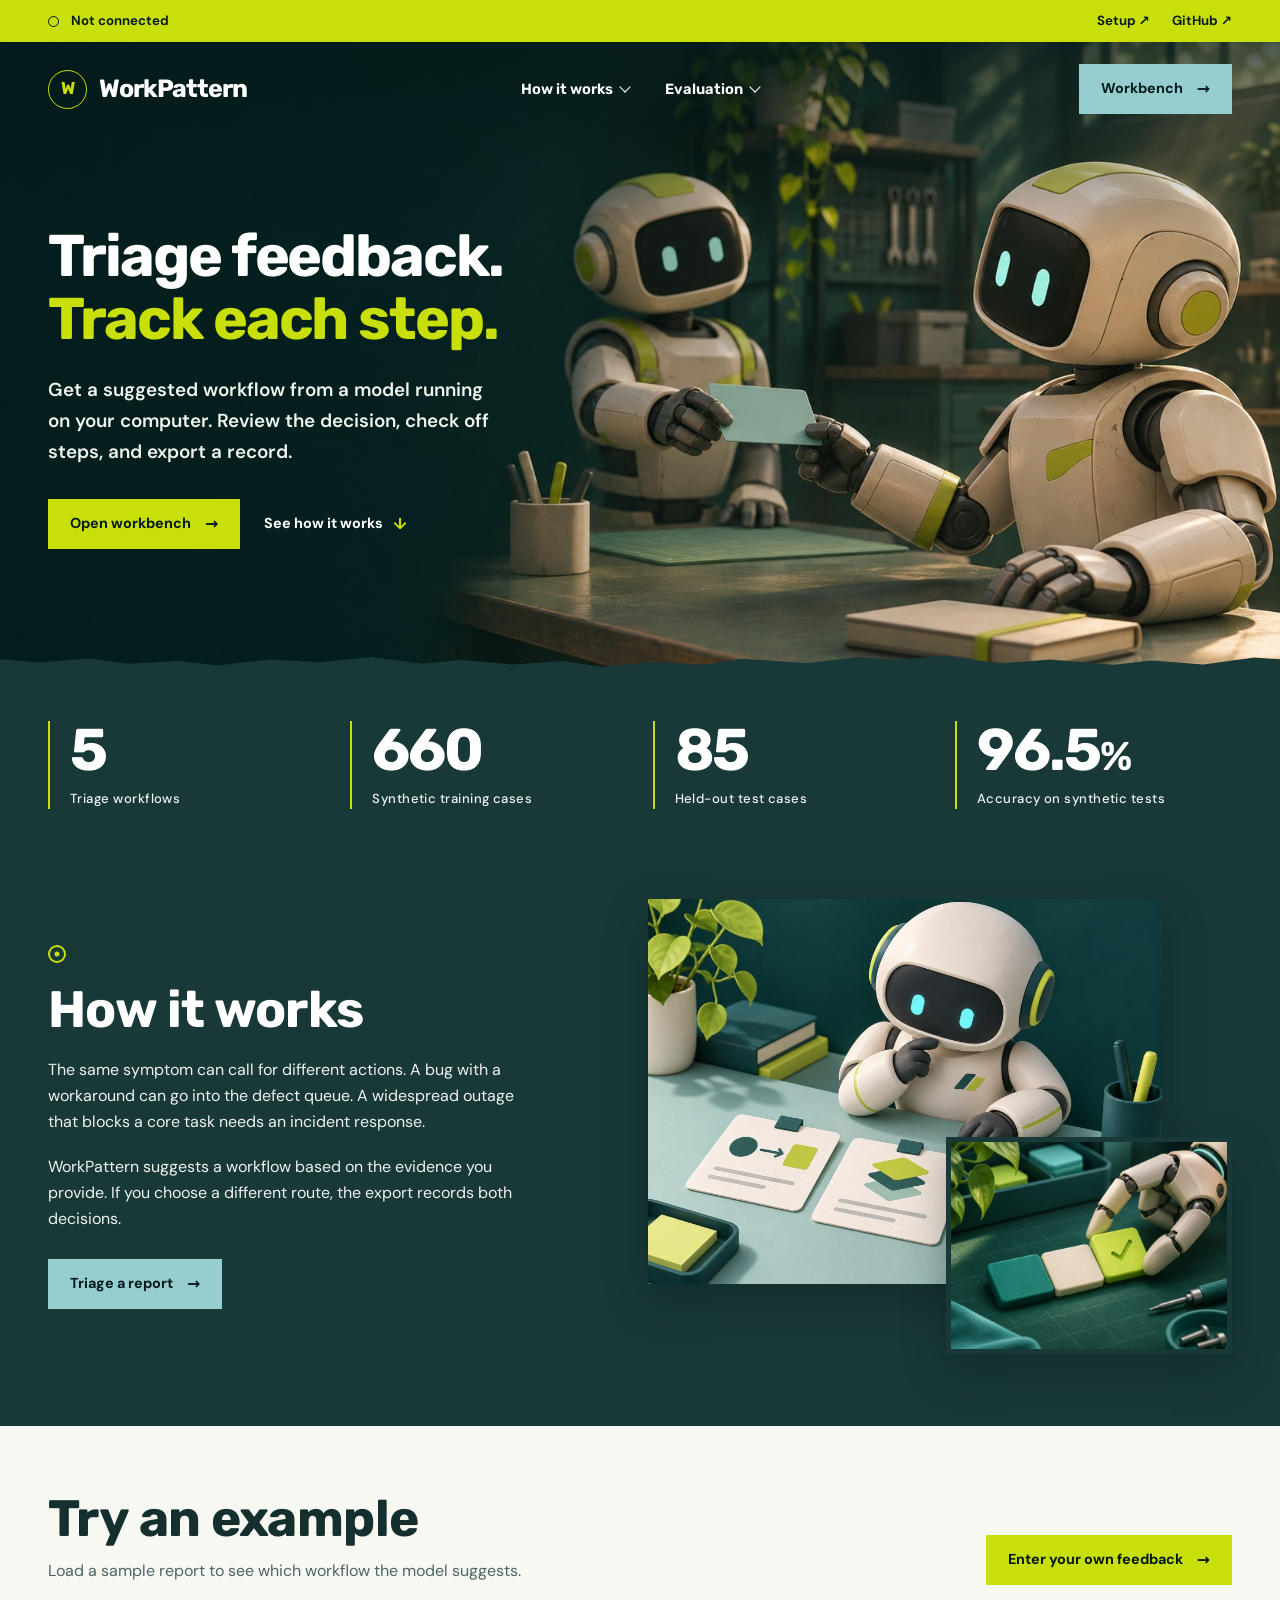
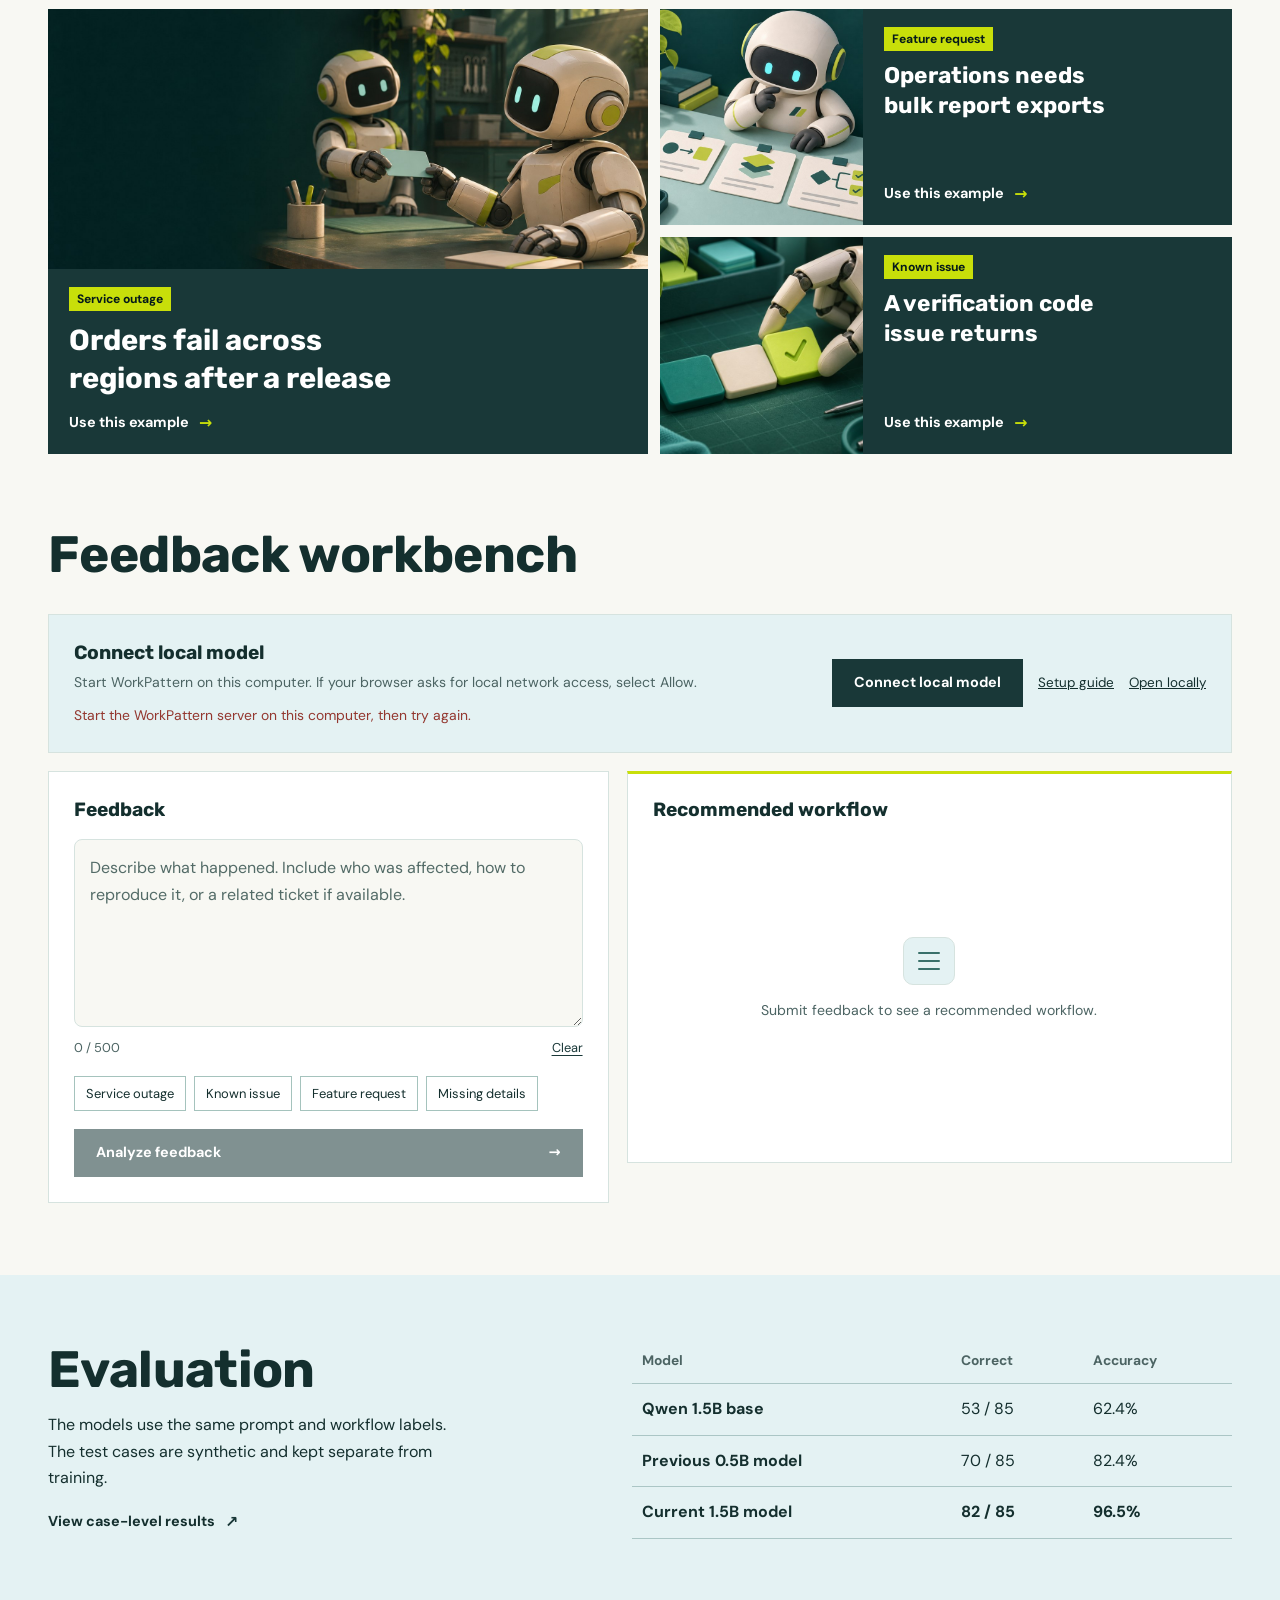
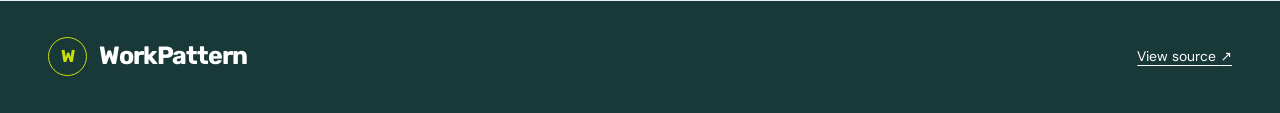
==== commit b6531930: "Publish an English workbench and upgrade the triage model" ====
--- a/index.html
+++ b/index.html
@@ -1,22 +1,22 @@
 <!doctype html>
-<html lang="zh-CN">
+<html lang="en">
 <head>
   <meta charset="utf-8">
   <meta name="viewport" content="width=device-width, initial-scale=1">
   <meta name="theme-color" content="#193838">
-  <meta name="description" content="WorkPattern 在本机运行反馈分流模型，帮助你复核判断、跟进处理步骤并导出记录。">
+  <meta name="description" content="Triage product feedback with a local model, review its recommendations, and export your follow-up.">
   <meta http-equiv="Content-Security-Policy" content="default-src 'self'; connect-src 'self' http://127.0.0.1:8765; base-uri 'none'; object-src 'none'; form-action 'none'">
-  <title>WorkPattern · 反馈分流工作台</title>
+  <title>WorkPattern · Feedback Triage</title>
   <link rel="stylesheet" href="./style.css">
   <script src="./app.js" defer></script>
 </head>
 <body>
-  <a class="skip-link" href="#workbench">跳到工作台</a>
+  <a class="skip-link" href="#workbench">Skip to workbench</a>
   <div class="utility">
     <div class="wrap utility-inner">
-      <span class="connection" id="connection" role="status">本地模型未连接</span>
+      <span class="connection" id="connection" role="status">Not connected</span>
       <div class="utility-links">
-        <a href="https://github.com/Aul-Ravens/workpattern#本机运行">安装说明 <span aria-hidden="true">↗</span></a>
+        <a href="https://github.com/Aul-Ravens/workpattern#local-setup">Setup <span aria-hidden="true">↗</span></a>
         <a href="https://github.com/Aul-Ravens/workpattern">GitHub <span aria-hidden="true">↗</span></a>
       </div>
     </div>
@@ -26,53 +26,53 @@
     <header class="wrap navigation">
       <a class="brand" href="#top"><span class="mark" aria-hidden="true">W</span> WorkPattern</a>
       <button class="menu-toggle" id="menu-toggle" type="button" aria-controls="site-menu" aria-expanded="false">
-        <span aria-hidden="true"></span><span class="sr-only">站内菜单</span>
+        <span aria-hidden="true"></span><span class="sr-only">Menu</span>
       </button>
-      <nav class="nav-links" id="site-menu" aria-label="站内导航">
+      <nav class="nav-links" id="site-menu" aria-label="Main navigation">
         <details class="nav-group" name="site-navigation">
-          <summary>工作方式</summary>
+          <summary>How it works</summary>
           <div class="nav-options">
-            <a href="#how">分流流程</a>
-            <a href="#examples">反馈示例</a>
+            <a href="#how">Triage workflow</a>
+            <a href="#examples">Feedback examples</a>
           </div>
         </details>
         <details class="nav-group" name="site-navigation">
-          <summary>模型评测</summary>
+          <summary>Evaluation</summary>
           <div class="nav-options">
-            <a href="#evaluation">评测结果</a>
-            <a href="https://github.com/Aul-Ravens/workpattern/blob/main/model/adapter/evaluation.json">逐条评测记录</a>
+            <a href="#evaluation">Model results</a>
+            <a href="https://github.com/Aul-Ravens/workpattern/blob/main/model/adapter/evaluation.json">Case-level results</a>
           </div>
         </details>
-        <a class="mobile-workbench" href="#workbench">打开工作台 <span aria-hidden="true">→</span></a>
+        <a class="mobile-workbench" href="#workbench">Open workbench <span aria-hidden="true">→</span></a>
       </nav>
-      <a class="button button-aqua nav-action" href="#workbench">工作台 <span aria-hidden="true">→</span></a>
+      <a class="button button-aqua nav-action" href="#workbench">Workbench <span aria-hidden="true">→</span></a>
     </header>
     <section class="hero wrap" aria-labelledby="title">
       <div class="hero-copy">
-        <h1 id="title">分流用户反馈 <span>跟进处理步骤</span></h1>
-        <p>本地模型按产品负责人的准则分流。你可以复核判断，跟进每一步，并导出处理记录。</p>
+        <h1 id="title">Triage feedback. <span>Track each step.</span></h1>
+        <p>Get a suggested workflow from a model running on your computer. Review the decision, check off steps, and export a record.</p>
         <div class="hero-actions">
-          <a class="button button-lime" href="#workbench">打开工作台 <span aria-hidden="true">→</span></a>
-          <a class="arrow-link" href="#how">了解工作方式 <span aria-hidden="true">↓</span></a>
+          <a class="button button-lime" href="#workbench">Open workbench <span aria-hidden="true">→</span></a>
+          <a class="arrow-link" href="#how">See how it works <span aria-hidden="true">↓</span></a>
         </div>
       </div>
     </section>
   </div>
   <main>
-    <section class="overview" aria-label="产品概览">
+    <section class="overview" aria-label="Product overview">
       <div class="wrap">
         <dl class="stats">
-          <div><dt>反馈处理流程</dt><dd>5</dd></div>
-          <div><dt>合成训练案例</dt><dd>300</dd></div>
-          <div><dt>独立评测案例</dt><dd>25</dd></div>
-          <div><dt>合成评测准确率</dt><dd>72<span>%</span></dd></div>
+          <div><dt>Triage workflows</dt><dd>5</dd></div>
+          <div><dt>Synthetic training cases</dt><dd>660</dd></div>
+          <div><dt>Held-out test cases</dt><dd>85</dd></div>
+          <div><dt>Accuracy on synthetic tests</dt><dd>96.5<span>%</span></dd></div>
         </dl>
         <section class="how" id="how" aria-labelledby="how-title">
           <div class="how-copy">
-            <h2 id="how-title">工作方式</h2>
-            <p>反馈里的一处细节就可能改变处理顺序。少数用户能从备用入口继续使用，可以先复现问题。核心任务大范围受阻，则应先启动故障响应。</p>
-            <p>模型根据反馈给出一条处理路径。你可以改判、勾选完成的步骤，并把模型建议和复核结果一起导出。</p>
-            <a class="button button-aqua" href="#workbench">处理一条反馈 <span aria-hidden="true">→</span></a>
+            <h2 id="how-title">How it works</h2>
+            <p>The same symptom can call for different actions. A bug with a workaround can go into the defect queue. A widespread outage that blocks a core task needs an incident response.</p>
+            <p>WorkPattern suggests a workflow based on the evidence you provide. If you choose a different route, the export records both decisions.</p>
+            <a class="button button-aqua" href="#workbench">Triage a report <span aria-hidden="true">→</span></a>
           </div>
           <div class="how-images" aria-hidden="true">
             <img class="review-art" src="./images/robot-review.jpg" width="920" height="690" alt="" loading="lazy">
@@ -84,72 +84,72 @@
     <section class="examples wrap" id="examples" aria-labelledby="examples-title">
       <div class="section-heading">
         <div>
-          <h2 id="examples-title">试试一条反馈</h2>
-          <p>选一个常见场景，看看模型会建议哪条处理流程。</p>
+          <h2 id="examples-title">Try an example</h2>
+          <p>Load a sample report to see which workflow the model suggests.</p>
         </div>
-        <a class="button button-lime" href="#workbench">输入自己的反馈 <span aria-hidden="true">→</span></a>
+        <a class="button button-lime" href="#workbench">Enter your own feedback <span aria-hidden="true">→</span></a>
       </div>
       <div class="case-grid">
-        <a class="case-card case-featured" href="#workbench" data-sample="核心链路故障">
+        <a class="case-card case-featured" href="#workbench" data-sample="incident">
           <img src="./images/robot-workshop.jpg" width="1672" height="941" alt="" loading="lazy">
           <div class="case-copy">
-            <span class="case-tag">核心链路故障</span>
-            <h3>发布后，多地用户下单失败</h3>
-            <span class="arrow-link">填入示例 <span aria-hidden="true">→</span></span>
+            <span class="case-tag">Service outage</span>
+            <h3>Orders fail across regions after a release</h3>
+            <span class="arrow-link">Use this example <span aria-hidden="true">→</span></span>
           </div>
         </a>
-        <a class="case-card" href="#workbench" data-sample="新增需求">
+        <a class="case-card" href="#workbench" data-sample="request">
           <img src="./images/robot-review.jpg" width="920" height="690" alt="" loading="lazy">
           <div class="case-copy">
-            <span class="case-tag">新增需求</span>
-            <h3>运营希望批量导出周报</h3>
-            <span class="arrow-link">填入示例 <span aria-hidden="true">→</span></span>
+            <span class="case-tag">Feature request</span>
+            <h3>Operations needs bulk report exports</h3>
+            <span class="arrow-link">Use this example <span aria-hidden="true">→</span></span>
           </div>
         </a>
-        <a class="case-card" href="#workbench" data-sample="已有工单">
+        <a class="case-card" href="#workbench" data-sample="existing">
           <img src="./images/robot-checklist.jpg" width="760" height="570" alt="" loading="lazy">
           <div class="case-copy">
-            <span class="case-tag">已有工单</span>
-            <h3>验证码问题再次出现</h3>
-            <span class="arrow-link">填入示例 <span aria-hidden="true">→</span></span>
+            <span class="case-tag">Known issue</span>
+            <h3>A verification code issue returns</h3>
+            <span class="arrow-link">Use this example <span aria-hidden="true">→</span></span>
           </div>
         </a>
       </div>
     </section>
     <section class="workbench wrap" id="workbench" aria-labelledby="workbench-title">
-      <h2 id="workbench-title">反馈分流工作台</h2>
+      <h2 id="workbench-title">Feedback workbench</h2>
       <section id="connect-panel" class="panel connect-panel" aria-labelledby="connect-title" hidden>
         <div>
-          <h3 id="connect-title">连接本地模型</h3>
-          <p id="connect-help">请先在本机启动 WorkPattern。浏览器提示访问本地网络时，选择允许。</p>
+          <h3 id="connect-title">Connect local model</h3>
+          <p id="connect-help">Start WorkPattern on this computer. If your browser asks for local network access, select Allow.</p>
           <p id="connect-error" class="error" role="alert" hidden></p>
         </div>
         <div class="connect-actions">
-          <button id="connect" class="primary" type="button">连接本地模型</button>
-          <a href="https://github.com/Aul-Ravens/workpattern#本机运行">启动说明</a>
-          <a href="http://127.0.0.1:8765/">本机入口</a>
+          <button id="connect" class="primary" type="button">Connect local model</button>
+          <a href="https://github.com/Aul-Ravens/workpattern#local-setup">Setup guide</a>
+          <a href="http://127.0.0.1:8765/">Open locally</a>
         </div>
       </section>
       <div class="board">
         <section class="panel intake" aria-labelledby="intake-title">
-          <h3 id="intake-title">反馈内容</h3>
+          <h3 id="intake-title">Feedback</h3>
           <form id="triage-form">
-            <label class="sr-only" for="feedback">反馈内容</label>
-            <textarea id="feedback" maxlength="500" placeholder="描述用户遇到的情况，附上影响范围、复现条件或已有工单。" required></textarea>
-            <div class="input-meta"><span id="count">0 / 500</span><button type="button" class="text-button" id="clear">清空</button></div>
-            <div id="samples" class="samples" aria-label="示例反馈"></div>
-            <button type="submit" class="primary" id="run" disabled>分析反馈 <span aria-hidden="true">→</span></button>
+            <label class="sr-only" for="feedback">Feedback</label>
+            <textarea id="feedback" maxlength="500" placeholder="Describe what happened. Include who was affected, how to reproduce it, or a related ticket if available." required></textarea>
+            <div class="input-meta"><span id="count">0 / 500</span><button type="button" class="text-button" id="clear">Clear</button></div>
+            <div id="samples" class="samples" aria-label="Sample feedback"></div>
+            <button type="submit" class="primary" id="run" disabled>Analyze feedback <span aria-hidden="true">→</span></button>
             <p class="error" id="error" role="alert" hidden></p>
           </form>
         </section>
         <section class="panel result" aria-labelledby="result-title">
           <div class="panel-head">
-            <h3 id="result-title">处理流程</h3>
+            <h3 id="result-title">Recommended workflow</h3>
             <span id="latency" role="status"></span>
           </div>
           <div id="empty" class="empty">
             <span class="list-icon" aria-hidden="true"><i></i><i></i><i></i></span>
-            <p>提交一条反馈，查看分流建议和处理步骤。</p>
+            <p>Submit feedback to see a recommended workflow.</p>
           </div>
           <div id="workflow" hidden>
             <div class="decision">
@@ -157,29 +157,30 @@
               <p id="criterion"></p>
               <p class="original-decision" id="original-decision" hidden></p>
             </div>
-            <label class="override">复核分流 <select id="override"></select></label>
+            <label class="override">Review workflow <select id="override"></select></label>
             <div id="steps"></div>
-            <div class="result-actions"><span id="progress" aria-live="polite"></span><button id="download" class="secondary">导出记录</button></div>
+            <div class="result-actions"><span id="progress" aria-live="polite"></span><button id="download" class="secondary">Export record</button></div>
           </div>
         </section>
       </div>
       <details id="local-evaluation" class="evaluation" hidden>
-        <summary>当前连接模型的评测</summary>
+        <summary>Connected model evaluation</summary>
         <div id="metrics"></div>
       </details>
     </section>
     <section class="benchmark" id="evaluation" aria-labelledby="evaluation-title">
       <div class="wrap benchmark-inner">
         <div>
-          <h2 id="evaluation-title">模型评测</h2>
-          <p>基座与微调模型使用同一提示词和候选标签，在 25 条独立编写的合成反馈上比较。</p>
-          <a class="arrow-link" href="https://github.com/Aul-Ravens/workpattern/blob/main/model/adapter/evaluation.json">查看逐条评测 <span aria-hidden="true">↗</span></a>
+          <h2 id="evaluation-title">Evaluation</h2>
+          <p>The models use the same prompt and workflow labels. The test cases are synthetic and kept separate from training.</p>
+          <a class="arrow-link" href="https://github.com/Aul-Ravens/workpattern/blob/main/model/adapter/evaluation.json">View case-level results <span aria-hidden="true">↗</span></a>
         </div>
         <table>
-          <thead><tr><th scope="col">模型</th><th scope="col">答对</th><th scope="col">准确率</th></tr></thead>
+          <thead><tr><th scope="col">Model</th><th scope="col">Correct</th><th scope="col">Accuracy</th></tr></thead>
           <tbody>
-            <tr><th scope="row">基座</th><td>7 / 25</td><td>28%</td></tr>
-            <tr><th scope="row">LoRA 微调</th><td>18 / 25</td><td>72%</td></tr>
+            <tr><th scope="row">Qwen 1.5B base</th><td>53 / 85</td><td>62.4%</td></tr>
+            <tr><th scope="row">Previous 0.5B model</th><td>70 / 85</td><td>82.4%</td></tr>
+            <tr><th scope="row">Current 1.5B model</th><td>82 / 85</td><td>96.5%</td></tr>
           </tbody>
         </table>
       </div>
@@ -188,7 +189,7 @@
   <footer class="footer">
     <div class="wrap footer-inner">
       <a class="brand" href="#top"><span class="mark" aria-hidden="true">W</span> WorkPattern</a>
-      <a href="https://github.com/Aul-Ravens/workpattern">查看项目源码 <span aria-hidden="true">↗</span></a>
+      <a href="https://github.com/Aul-Ravens/workpattern">View source <span aria-hidden="true">↗</span></a>
     </div>
   </footer>
 </body>
--- a/style.css
+++ b/style.css
@@ -99,8 +99,8 @@
 .nav-options a:hover { background: var(--wash); text-decoration: none; }
 .nav-action { justify-self: end; }
 .hero { min-height: clamp(440px, 42vw, 600px); display: flex; align-items: center; padding-block: 52px 88px; }
-.hero-copy { max-width: 540px; }
-.hero h1 { font: 700 clamp(3.15rem, 5vw, 5rem)/1.08 var(--display); letter-spacing: 0; text-wrap: balance; }
+.hero-copy { max-width: 550px; }
+.hero h1 { font: 700 clamp(2.75rem, 4.6vw, 4.5rem)/1.08 var(--display); letter-spacing: -.035em; text-wrap: balance; }
 .hero h1 span { display: block; color: var(--lime); }
 .hero p { max-width: 450px; margin-top: 22px; color: #f0f6ee; font-size: clamp(1rem, 1.5vw, 1.18rem); font-weight: 600; text-wrap: pretty; }
 .hero-actions { display: flex; align-items: center; flex-wrap: wrap; gap: 18px 24px; margin-top: 32px; }
@@ -204,7 +204,8 @@
 .decision h4 { font: 700 1.35rem/1.3 var(--display); }
 .decision p { margin-top: 4px; color: var(--muted); font-size: .85rem; }
 .decision .original-decision { margin-top: 9px; padding-top: 8px; border-top: 1px solid #bcd4d2; }
-.override { display: flex; align-items: center; gap: 9px; font-size: .82rem; color: var(--muted); margin-bottom: 9px; }
+.override { display: flex; flex-wrap: wrap; align-items: center; gap: 9px; font-size: .82rem; color: var(--muted); margin-bottom: 9px; }
+.override select { max-width: 100%; }
 select { padding: 5px 7px; border: 1px solid #a5c3bd; border-radius: 6px; color: var(--ink); background: white; }
 .step { display: grid; grid-template-columns: 19px 1fr; gap: 10px; padding: 12px 0; border-bottom: 1px solid var(--border); cursor: pointer; }
 .step input { margin: 4px 0 0; width: 17px; height: 17px; accent-color: var(--deep); }
@@ -256,7 +257,7 @@
   .hero-art { height: 73%; object-position: 84% 38%; }
   .masthead::before { background: linear-gradient(180deg, #051a1ae0 0%, transparent 24%, #051a1a30 36%, var(--night) 70%); }
   .hero { align-items: end; min-height: clamp(500px, 110vw, 590px); padding-block: 205px 48px; }
-  .hero h1 { font-size: clamp(2.45rem, 9.5vw, 3.6rem); }
+  .hero h1 { font-size: clamp(2rem, 8.8vw, 3.6rem); }
   .hero p { margin-top: 15px; font-size: .96rem; }
   .hero-actions { margin-top: 20px; gap: 15px; }
   .stats { grid-template-columns: repeat(2, minmax(0, 1fr)); gap: 26px 15px; padding-block: 32px 20px; }
